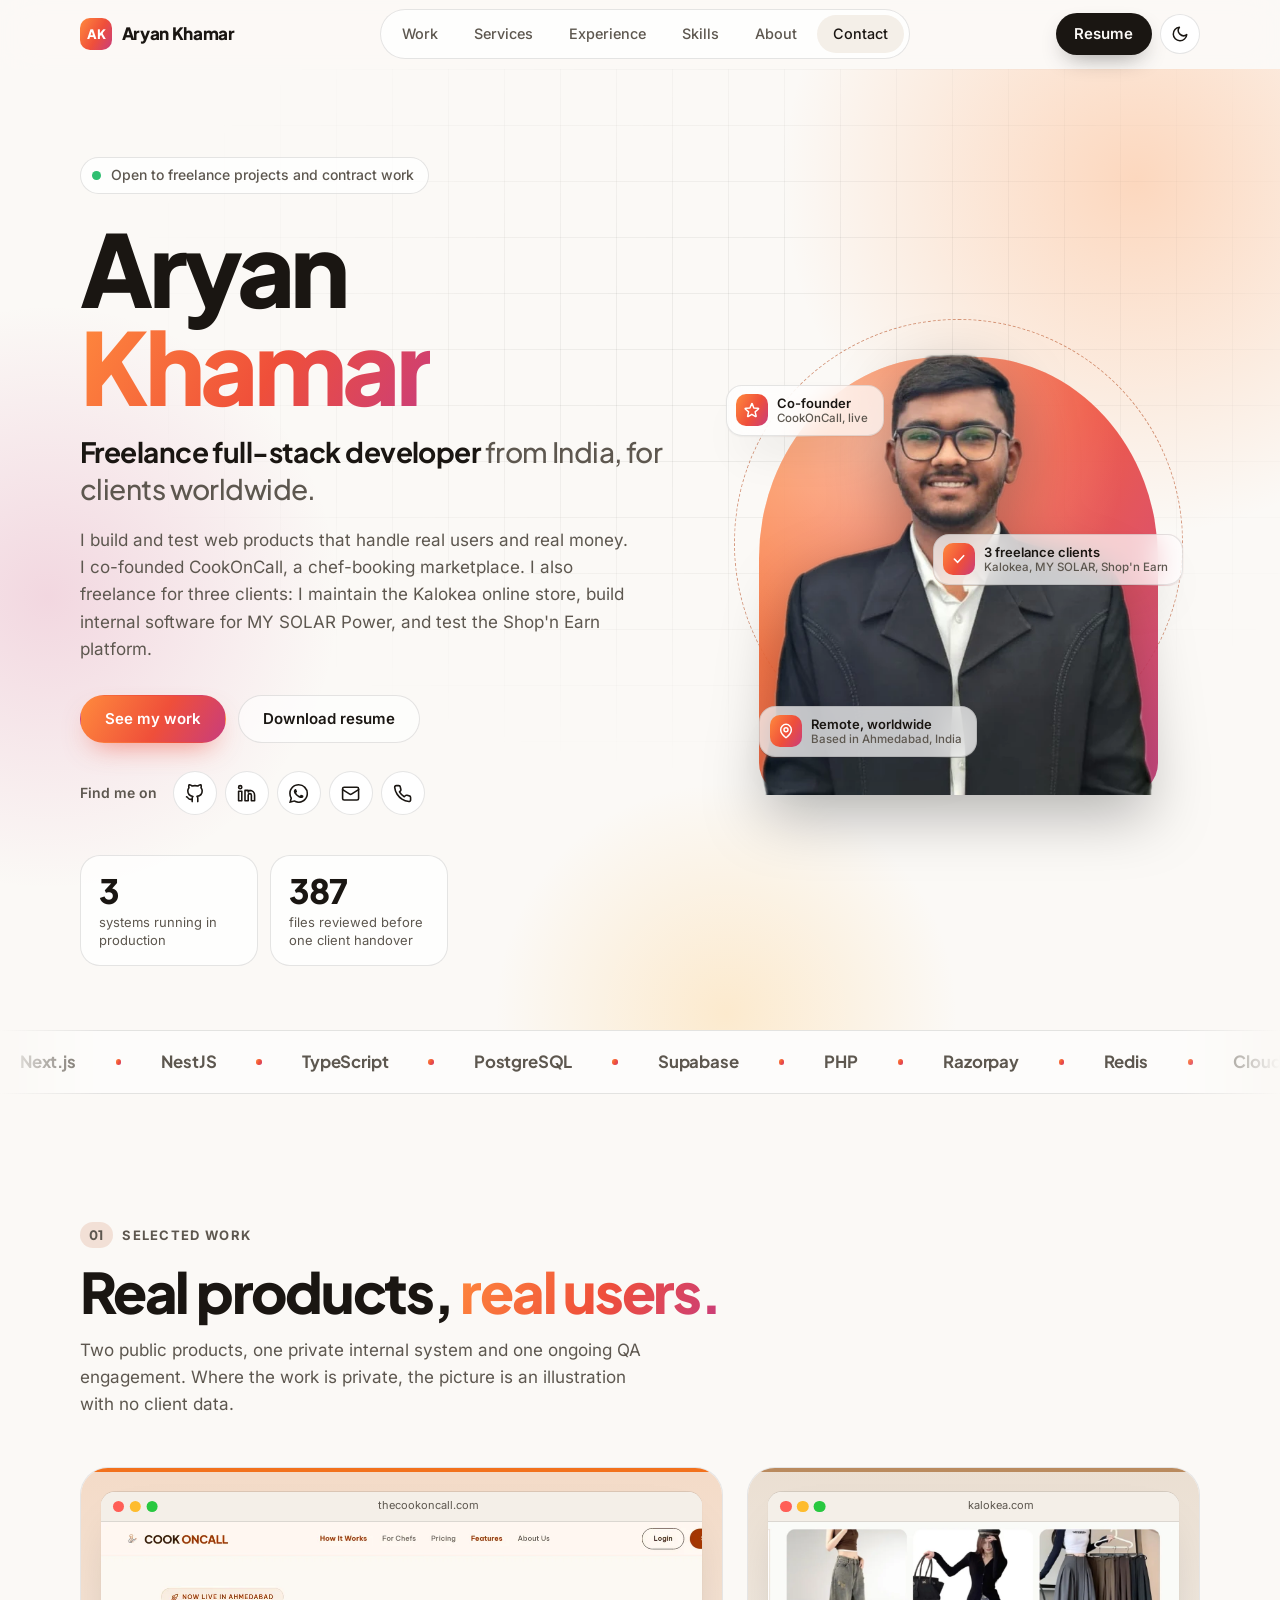
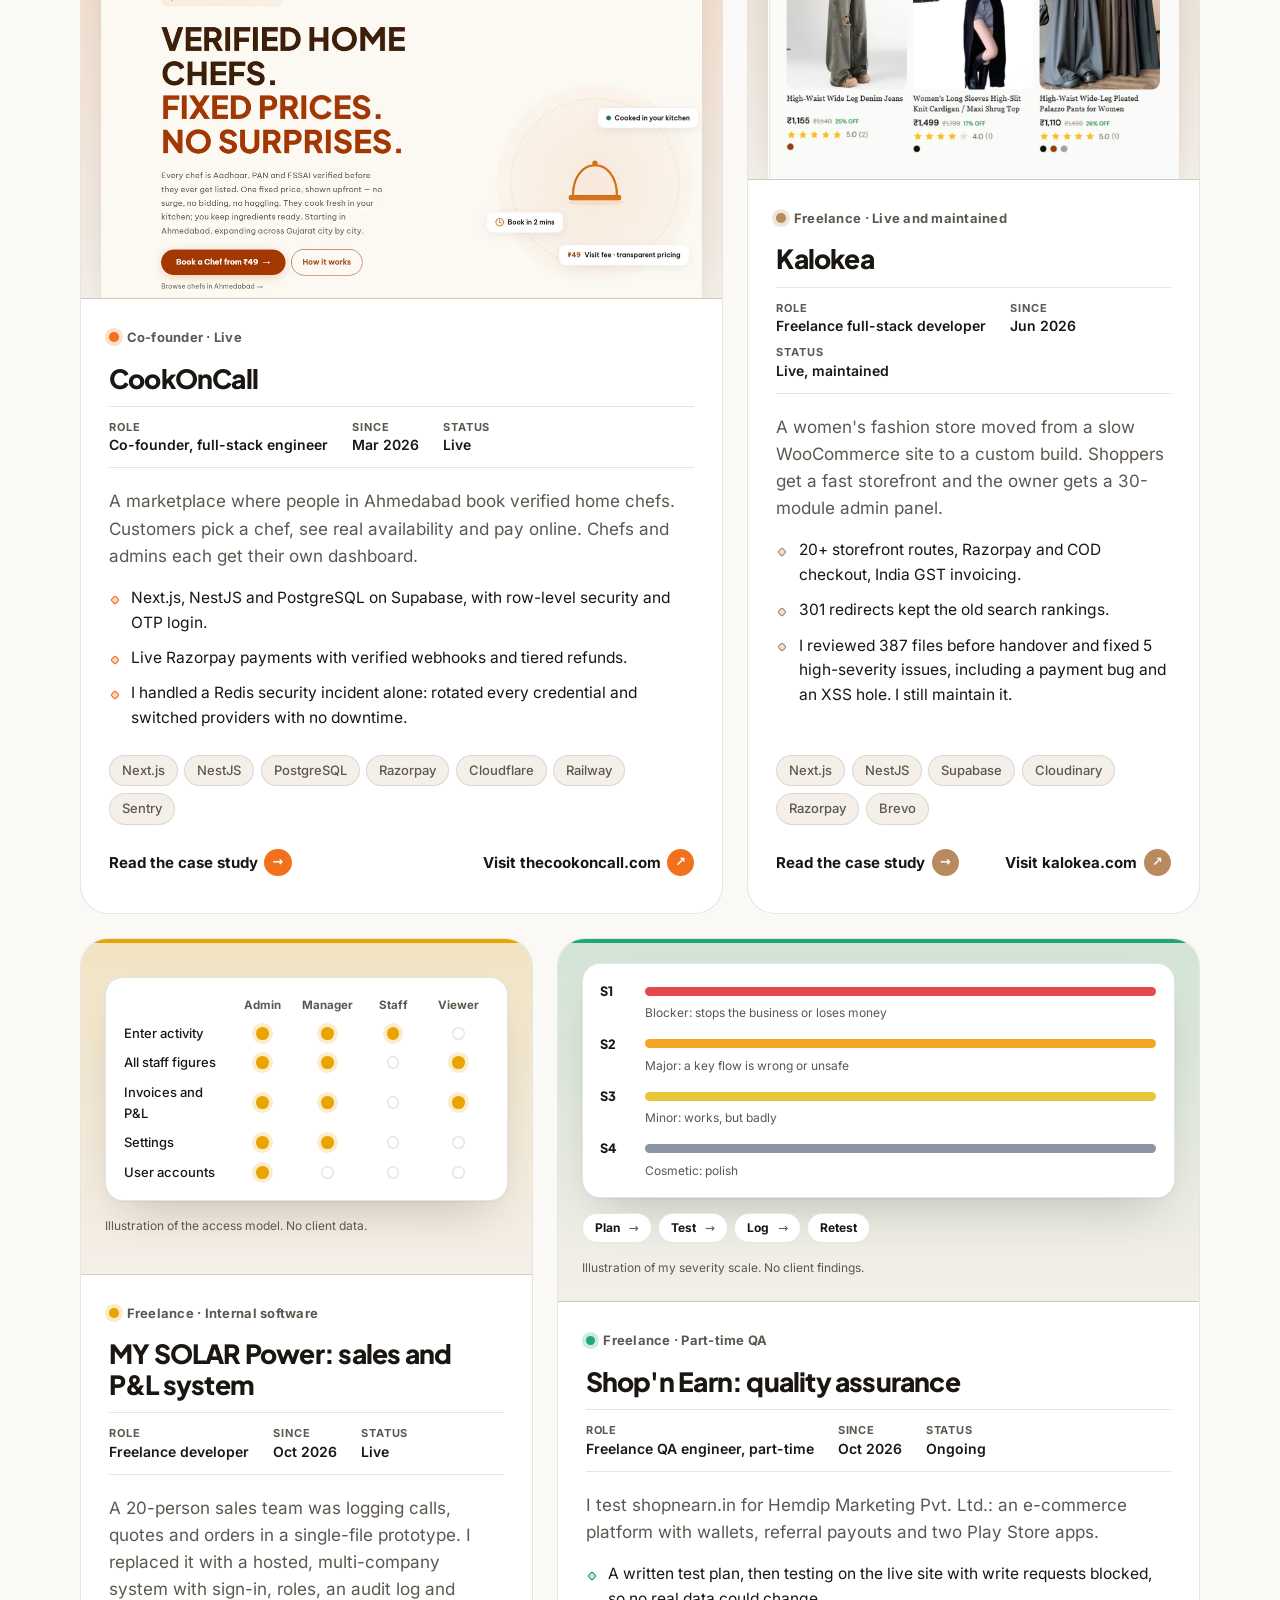
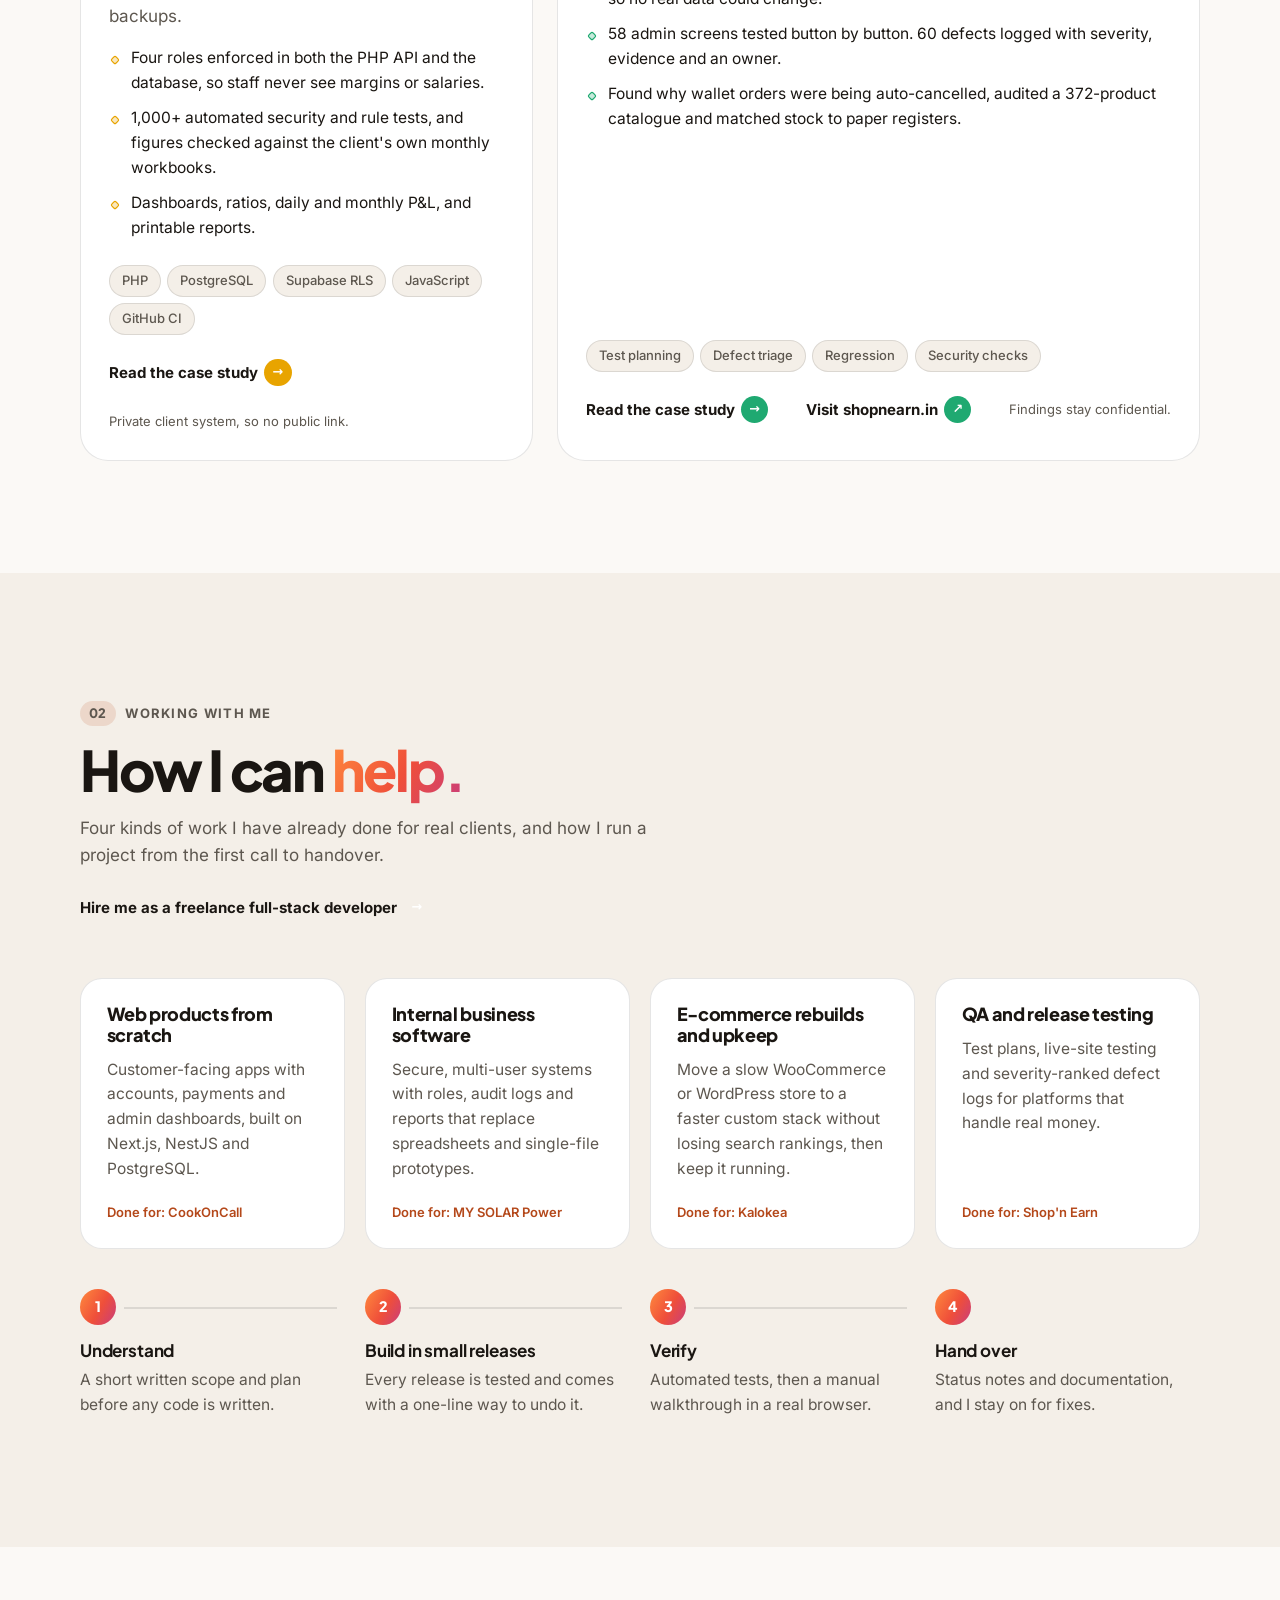
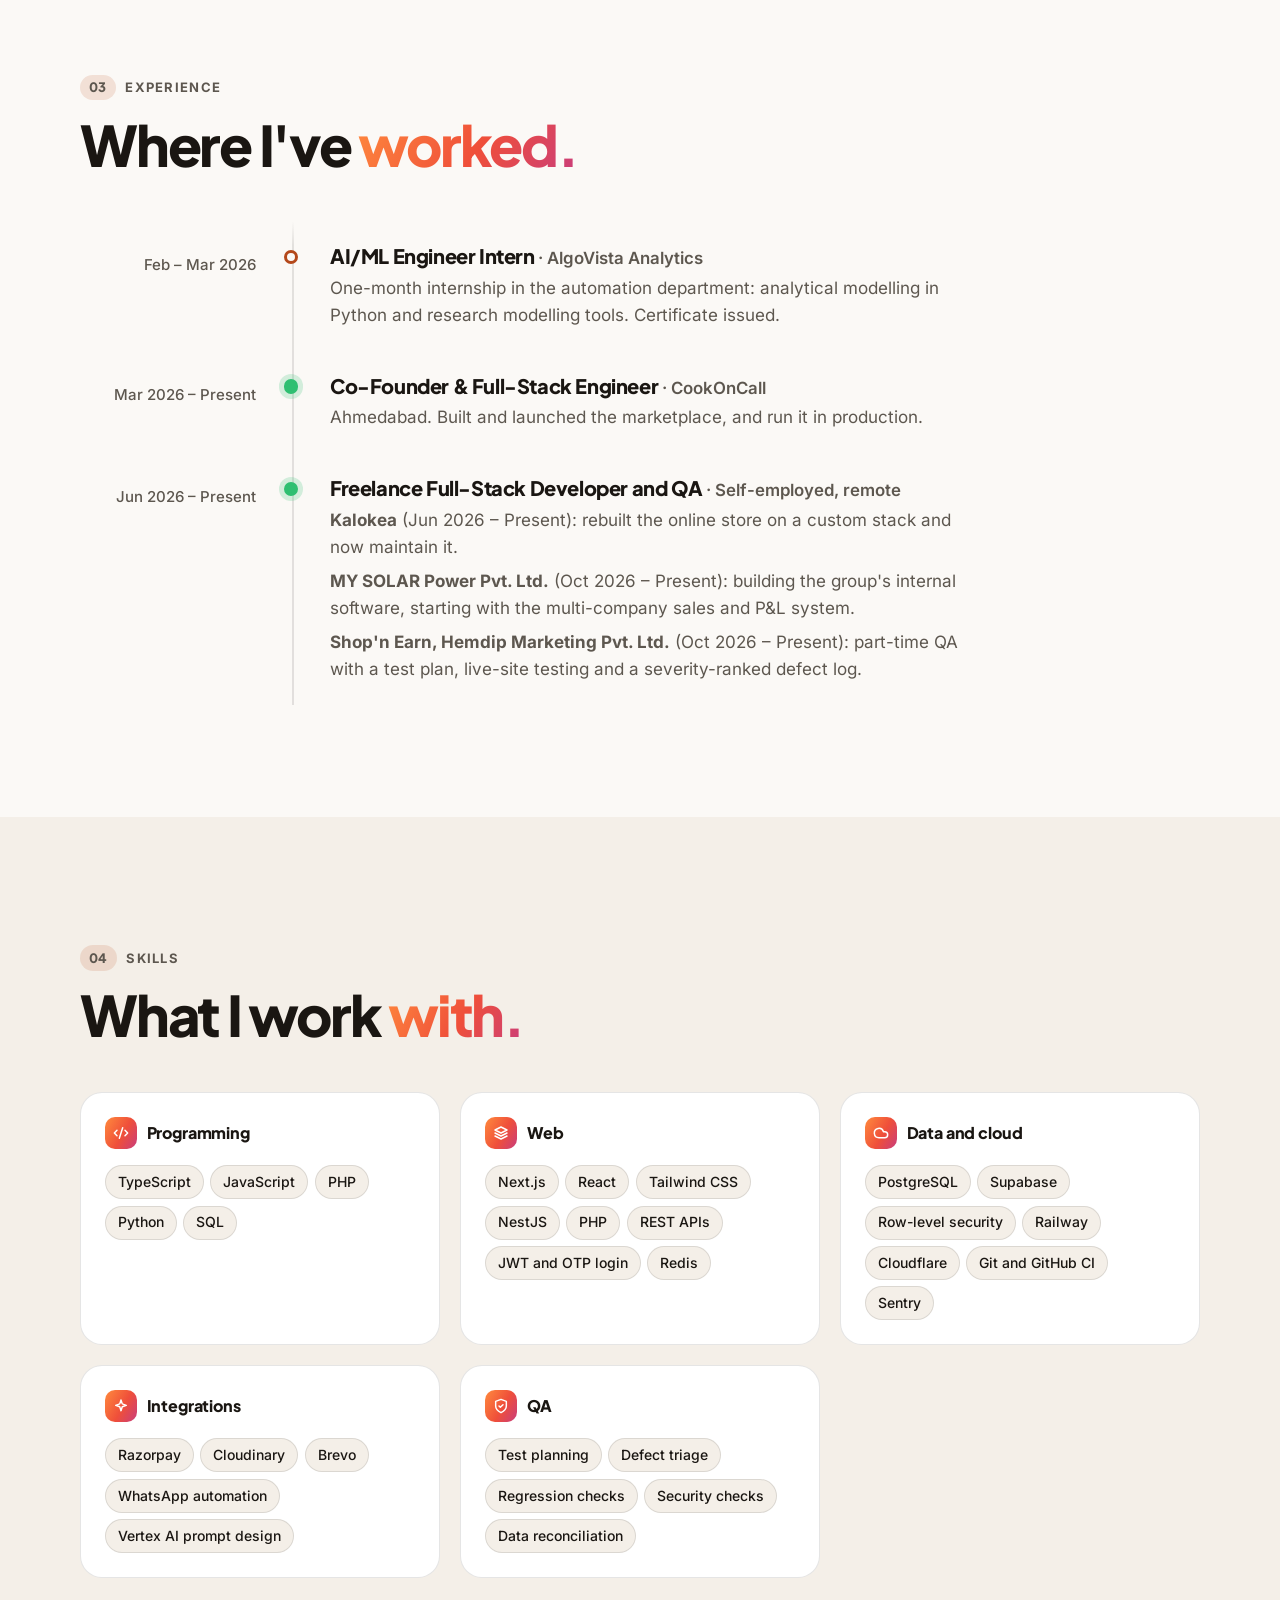
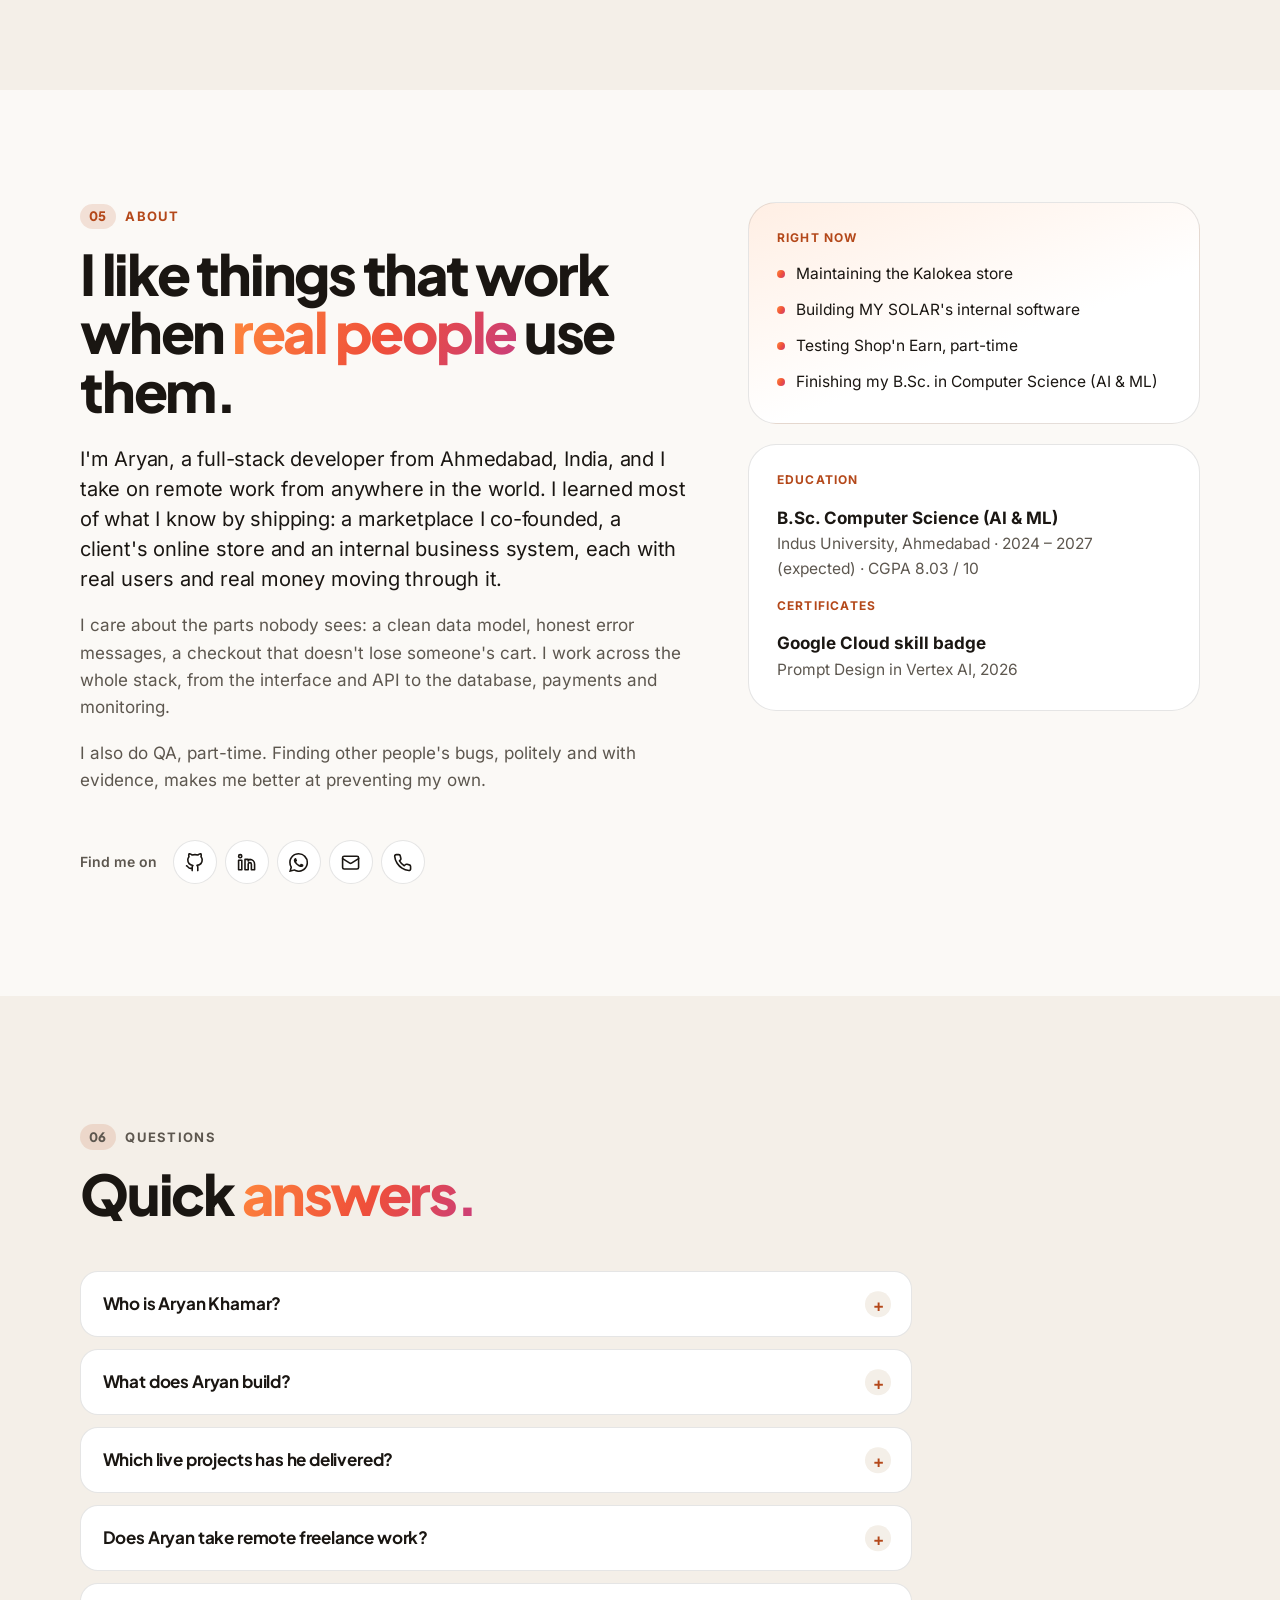
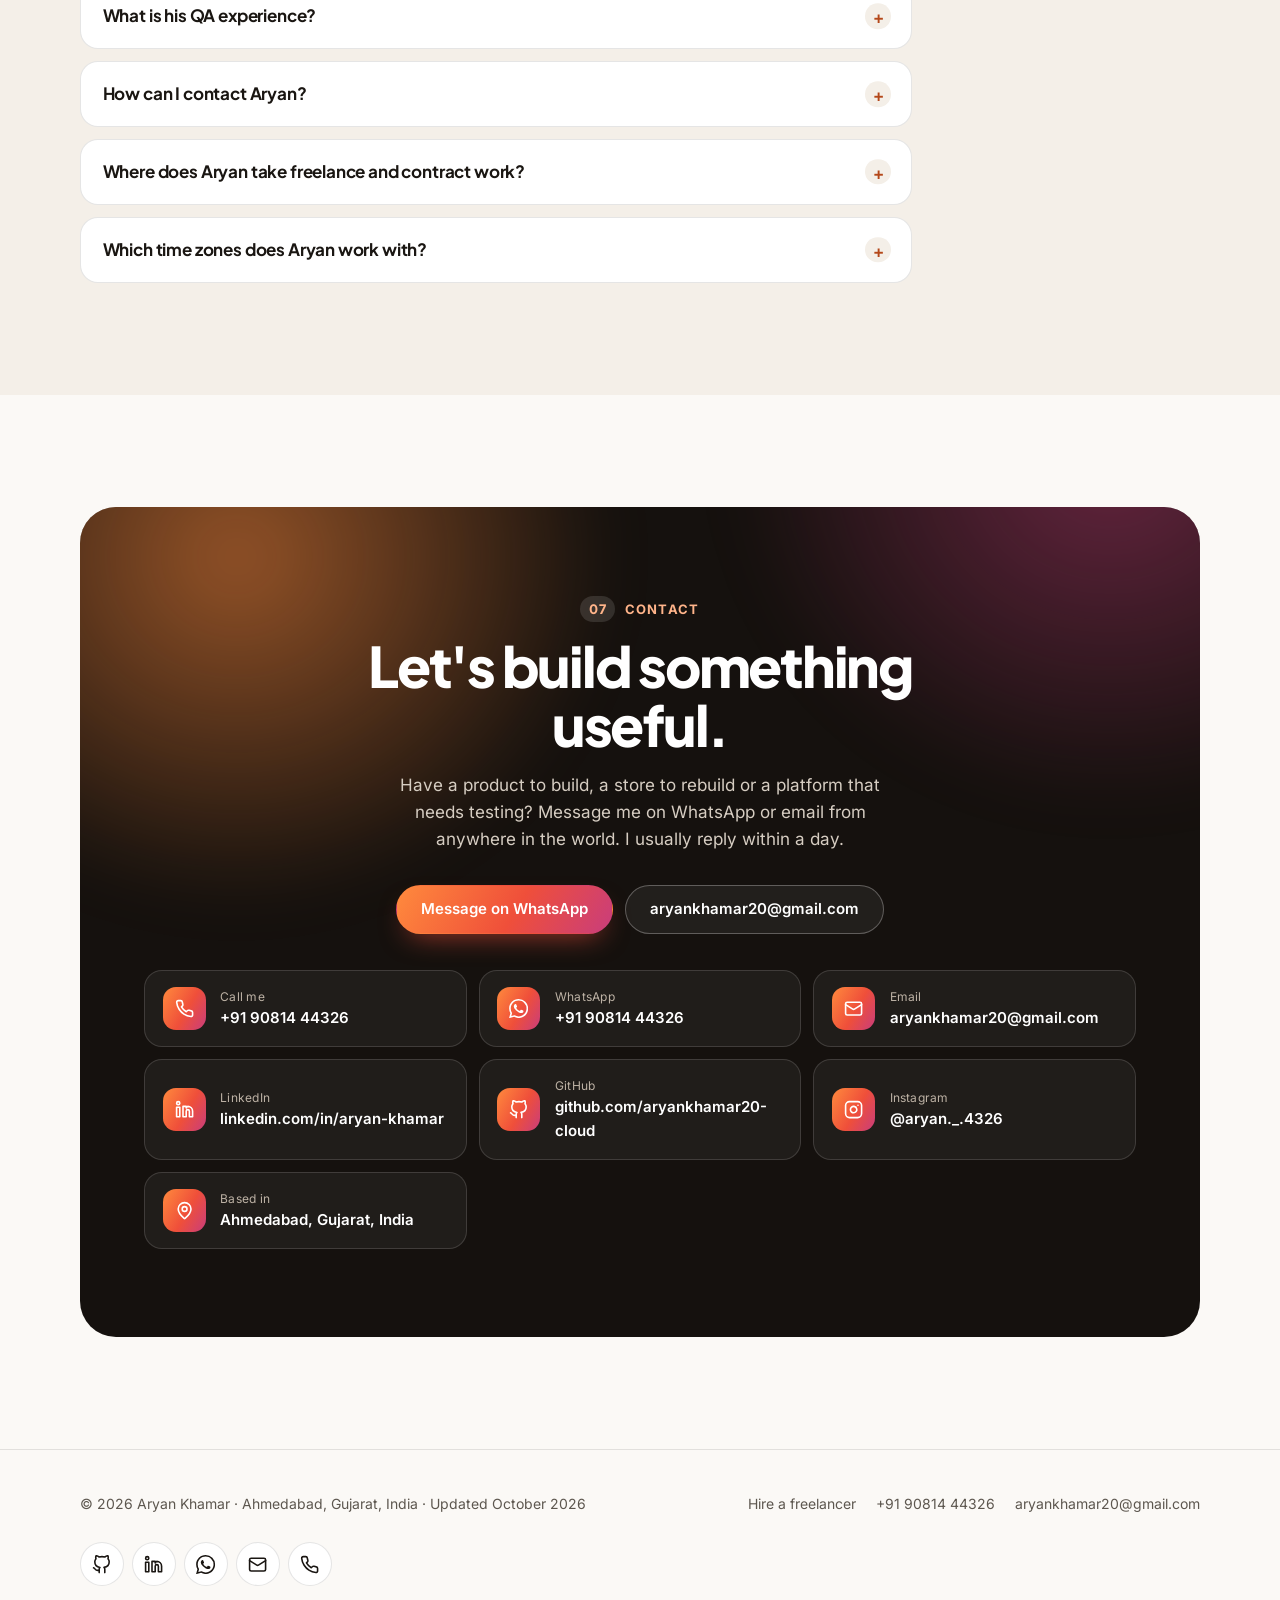
==== index.html @ 91a492bd "Portfolio site for aryankhamar.dev Hand-written static site (HTML, CSS, JS) with case studies, hire " ====
<!doctype html>
<html lang="en">
<head>
<meta charset="utf-8">
<meta name="viewport" content="width=device-width, initial-scale=1">
<title>Aryan Khamar | Remote Freelance Full-Stack Developer</title>
<meta name="description" content="Freelance full-stack developer for remote projects in the US, UK, Europe, Dubai, Australia and India. Next.js, NestJS, PostgreSQL, e-commerce and QA.">
<link rel="canonical" href="https://aryankhamar.dev/">
<meta name="robots" content="index, follow, max-image-preview:large, max-snippet:-1, max-video-preview:-1">
<meta name="author" content="Aryan Khamar">
<meta name="keywords" content="Aryan Khamar, freelance full-stack developer, contract developer, Next.js developer, NestJS developer, Node.js developer, React developer, freelance web developer India, full-stack developer Ahmedabad, developer Gujarat, developer Mumbai Maharashtra, remote developer Dubai, hire developer, freelance QA engineer, e-commerce developer, Razorpay integration, remote full-stack developer, freelance developer USA, freelance developer UK, freelance developer Europe, freelance developer Australia, Next.js developer Dubai">
<meta name="color-scheme" content="light dark">
<meta name="application-name" content="Aryan Khamar">
<meta name="geo.region" content="IN-GJ">
<meta name="geo.placename" content="Ahmedabad">
<meta name="geo.position" content="23.0225;72.5714">
<meta name="ICBM" content="23.0225, 72.5714">
<link rel="alternate" hreflang="en" href="https://aryankhamar.dev/">
<link rel="alternate" hreflang="x-default" href="https://aryankhamar.dev/">
<link rel="alternate" type="text/plain" href="llms.txt" title="Plain-text summary for AI assistants">
<link rel="manifest" href="site.webmanifest">
<link rel="me" href="https://github.com/aryankhamar20-cloud">
<link rel="me" href="https://linkedin.com/in/aryan-khamar">
<meta name="theme-color" content="#fbfaf8" media="(prefers-color-scheme: light)">
<meta name="theme-color" content="#121110" media="(prefers-color-scheme: dark)">
<link rel="icon" type="image/svg+xml" href="favicon.svg">
<link rel="icon" type="image/png" sizes="32x32" href="favicon-32.png">
<link rel="apple-touch-icon" href="apple-touch-icon.png">

<meta property="og:type" content="website">
<meta property="og:site_name" content="Aryan Khamar">
<meta property="og:locale" content="en_IN">
<meta property="og:title" content="Aryan Khamar | Remote Freelance Full-Stack Developer">
<meta property="og:description" content="Remote freelance full-stack developer from Ahmedabad, India, for clients in the US, UK, Europe, Dubai, Australia and across India. Co-founder of CookOnCall.">
<meta property="og:url" content="https://aryankhamar.dev/">
<meta property="og:image" content="https://aryankhamar.dev/og-image.jpg">
<meta property="og:image:width" content="1200">
<meta property="og:image:height" content="630">
<meta property="og:image:type" content="image/jpeg">
<meta property="og:image:alt" content="Aryan Khamar, remote freelance full-stack developer from India">
<meta name="twitter:card" content="summary_large_image">
<meta name="twitter:title" content="Aryan Khamar | Remote Freelance Full-Stack Developer">
<meta name="twitter:description" content="Remote freelance full-stack developer from Ahmedabad, India, for clients in the US, UK, Europe, Dubai, Australia and across India. Co-founder of CookOnCall.">
<meta name="twitter:image" content="https://aryankhamar.dev/og-image.jpg">

<script>
  (function () {
    var d = document.documentElement;
    d.classList.add('js');
    try {
      var t = localStorage.getItem('theme');
      if (t !== 'light' && t !== 'dark') t = matchMedia('(prefers-color-scheme: dark)').matches ? 'dark' : 'light';
      d.setAttribute('data-theme', t);
    } catch (e) {}
  })();
</script>
<link rel="preload" href="fonts/inter.woff2" as="font" type="font/woff2" crossorigin>
<link rel="preload" href="fonts/plus-jakarta-sans.woff2" as="font" type="font/woff2" crossorigin>
<link rel="preload" href="images/aryan.webp" as="image" type="image/webp" fetchpriority="high">
<link rel="stylesheet" href="styles.css">
<script type="application/ld+json">
{
  "@context": "https://schema.org",
  "@graph": [
    {
      "@type": "WebSite",
      "@id": "https://aryankhamar.dev/#website",
      "url": "https://aryankhamar.dev/",
      "name": "Aryan Khamar",
      "alternateName": "Aryan Khamar Portfolio",
      "inLanguage": "en",
      "publisher": {
        "@id": "https://aryankhamar.dev/#person"
      }
    },
    {
      "@type": "ProfilePage",
      "@id": "https://aryankhamar.dev/#page",
      "url": "https://aryankhamar.dev/",
      "name": "Aryan Khamar | Remote Freelance Full-Stack Developer",
      "isPartOf": {
        "@id": "https://aryankhamar.dev/#website"
      },
      "about": {
        "@id": "https://aryankhamar.dev/#person"
      },
      "mainEntity": {
        "@id": "https://aryankhamar.dev/#person"
      },
      "inLanguage": "en",
      "dateModified": "2026-10-22",
      "primaryImageOfPage": {
        "@type": "ImageObject",
        "url": "https://aryankhamar.dev/og-image.jpg"
      },
      "significantLink": [
        "https://aryankhamar.dev/work/cookoncall/",
        "https://aryankhamar.dev/work/kalokea/",
        "https://aryankhamar.dev/work/my-solar-sales-pl-system/",
        "https://aryankhamar.dev/work/shopnearn-qa/",
        "https://aryankhamar.dev/freelance-full-stack-developer/"
      ]
    },
    {
      "@type": "Person",
      "@id": "https://aryankhamar.dev/#person",
      "name": "Aryan Khamar",
      "givenName": "Aryan",
      "familyName": "Khamar",
      "jobTitle": "Full-Stack Engineer",
      "description": "Freelance full-stack developer from Ahmedabad, India, available remotely to clients in the US, UK, Europe, the UAE, Australia and across India. Co-founder of CookOnCall. Builds web products and internal business software and does QA for live platforms.",
      "url": "https://aryankhamar.dev/",
      "image": {
        "@type": "ImageObject",
        "url": "https://aryankhamar.dev/images/aryan.webp",
        "width": 580,
        "height": 669,
        "caption": "Aryan Khamar"
      },
      "email": "mailto:aryankhamar20@gmail.com",
      "telephone": "+919081444326",
      "homeLocation": {
        "@type": "Place",
        "name": "Ahmedabad, Gujarat, India",
        "geo": {
          "@type": "GeoCoordinates",
          "latitude": 23.0225,
          "longitude": 72.5714
        }
      },
      "address": {
        "@type": "PostalAddress",
        "addressLocality": "Ahmedabad",
        "addressRegion": "Gujarat",
        "addressCountry": "IN"
      },
      "worksFor": {
        "@id": "https://aryankhamar.dev/#cookoncall"
      },
      "hasOccupation": {
        "@type": "Occupation",
        "name": "Software Engineer",
        "occupationLocation": {
          "@type": "City",
          "name": "Ahmedabad"
        }
      },
      "alumniOf": {
        "@type": "CollegeOrUniversity",
        "name": "Indus University"
      },
      "hasCredential": {
        "@type": "EducationalOccupationalCredential",
        "name": "Prompt Design in Vertex AI (Skill Badge)",
        "credentialCategory": "Skill badge",
        "recognizedBy": {
          "@type": "Organization",
          "name": "Google Cloud"
        }
      },
      "knowsAbout": [
        "Full-stack web development",
        "Next.js",
        "NestJS",
        "TypeScript",
        "PostgreSQL",
        "Supabase",
        "PHP",
        "Razorpay payment integration",
        "E-commerce development",
        "Internal business software",
        "Software testing and QA",
        "Role-based access control",
        "Redis",
        "Freelance web development",
        "Contract software development",
        "Remote software engineering",
        "React",
        "Node.js",
        "REST APIs",
        "WooCommerce migration",
        "Payment gateway integration",
        "WhatsApp automation",
        "Web application development"
      ],
      "sameAs": [
        "https://github.com/aryankhamar20-cloud",
        "https://linkedin.com/in/aryan-khamar",
        "https://instagram.com/aryan._.4326"
      ],
      "mainEntityOfPage": {
        "@id": "https://aryankhamar.dev/#page"
      }
    },
    {
      "@type": "Organization",
      "@id": "https://aryankhamar.dev/#cookoncall",
      "name": "CookOnCall",
      "url": "https://thecookoncall.com",
      "description": "Marketplace where people in Ahmedabad book verified home chefs.",
      "foundingDate": "2026-03",
      "founder": {
        "@id": "https://aryankhamar.dev/#person"
      },
      "address": {
        "@type": "PostalAddress",
        "addressLocality": "Ahmedabad",
        "addressRegion": "Gujarat",
        "addressCountry": "IN"
      }
    },
    {
      "@type": "ProfessionalService",
      "@id": "https://aryankhamar.dev/#service",
      "name": "Aryan Khamar | Web Development and QA",
      "url": "https://aryankhamar.dev/",
      "image": "https://aryankhamar.dev/og-image.jpg",
      "description": "Freelance full-stack development, internal business software, e-commerce rebuilds and QA testing, delivered remotely from India to clients in the US, UK, Europe, the UAE, Australia and across India.",
      "provider": {
        "@id": "https://aryankhamar.dev/#person"
      },
      "email": "aryankhamar20@gmail.com",
      "telephone": "+919081444326",
      "address": {
        "@type": "PostalAddress",
        "addressLocality": "Ahmedabad",
        "addressRegion": "Gujarat",
        "addressCountry": "IN"
      },
      "geo": {
        "@type": "GeoCoordinates",
        "latitude": 23.0225,
        "longitude": 72.5714
      },
      "areaServed": [
        {
          "@type": "Country",
          "name": "India"
        },
        {
          "@type": "AdministrativeArea",
          "name": "Gujarat"
        },
        {
          "@type": "AdministrativeArea",
          "name": "Maharashtra"
        },
        {
          "@type": "City",
          "name": "Ahmedabad"
        },
        {
          "@type": "City",
          "name": "Mumbai"
        },
        {
          "@type": "City",
          "name": "Pune"
        },
        {
          "@type": "City",
          "name": "Delhi"
        },
        {
          "@type": "City",
          "name": "Bengaluru"
        },
        {
          "@type": "Country",
          "name": "United Arab Emirates"
        },
        {
          "@type": "City",
          "name": "Dubai"
        },
        {
          "@type": "City",
          "name": "Abu Dhabi"
        },
        {
          "@type": "Country",
          "name": "United States"
        },
        {
          "@type": "Country",
          "name": "Canada"
        },
        {
          "@type": "Country",
          "name": "United Kingdom"
        },
        {
          "@type": "Country",
          "name": "Ireland"
        },
        {
          "@type": "Country",
          "name": "Germany"
        },
        {
          "@type": "Country",
          "name": "Netherlands"
        },
        {
          "@type": "Country",
          "name": "Switzerland"
        },
        {
          "@type": "Country",
          "name": "Saudi Arabia"
        },
        {
          "@type": "Country",
          "name": "Qatar"
        },
        {
          "@type": "Country",
          "name": "Australia"
        },
        {
          "@type": "Country",
          "name": "Singapore"
        },
        {
          "@type": "Place",
          "name": "Europe"
        },
        "Worldwide (remote)"
      ],
      "availableLanguage": "English",
      "hasOfferCatalog": {
        "@type": "OfferCatalog",
        "name": "Services",
        "itemListElement": [
          {
            "@type": "Offer",
            "itemOffered": {
              "@type": "Service",
              "name": "Web products from scratch",
              "description": "Customer-facing apps with accounts, payments and admin dashboards, built on Next.js, NestJS and PostgreSQL."
            }
          },
          {
            "@type": "Offer",
            "itemOffered": {
              "@type": "Service",
              "name": "Internal business software",
              "description": "Secure, multi-user systems with roles, audit logs and reports that replace spreadsheets and single-file prototypes."
            }
          },
          {
            "@type": "Offer",
            "itemOffered": {
              "@type": "Service",
              "name": "E-commerce rebuilds and upkeep",
              "description": "Moving a slow WooCommerce or WordPress store to a faster custom stack without losing search rankings, then keeping it running."
            }
          },
          {
            "@type": "Offer",
            "itemOffered": {
              "@type": "Service",
              "name": "QA and release testing",
              "description": "Test plans, live-site testing and severity-ranked defect logs for platforms that handle real money."
            }
          }
        ]
      },
      "serviceType": [
        "Freelance full-stack development",
        "Contract software development",
        "E-commerce development",
        "Internal business software",
        "Software testing and QA"
      ]
    },
    {
      "@type": "FAQPage",
      "@id": "https://aryankhamar.dev/#faq",
      "mainEntity": [
        {
          "@type": "Question",
          "name": "Who is Aryan Khamar?",
          "acceptedAnswer": {
            "@type": "Answer",
            "text": "Aryan Khamar is a freelance full-stack developer based in Ahmedabad, Gujarat, India. He co-founded CookOnCall, a chef-booking marketplace, and takes on remote projects for clients worldwide."
          }
        },
        {
          "@type": "Question",
          "name": "What does Aryan build?",
          "acceptedAnswer": {
            "@type": "Answer",
            "text": "Web products and business software on Next.js, NestJS, PostgreSQL and Supabase: marketplaces, e-commerce stores and internal systems with user roles, audit logs and reports, with payments through Razorpay."
          }
        },
        {
          "@type": "Question",
          "name": "Which live projects has he delivered?",
          "acceptedAnswer": {
            "@type": "Answer",
            "text": "CookOnCall (thecookoncall.com), the Kalokea online store (kalokea.com), and an internal multi-company sales and P&L system for MY SOLAR Power Pvt. Ltd."
          }
        },
        {
          "@type": "Question",
          "name": "Does Aryan take remote freelance work?",
          "acceptedAnswer": {
            "@type": "Answer",
            "text": "Yes. His current freelance work for Kalokea, MY SOLAR Power and Shop'n Earn is all remote. The quickest way to reach him is WhatsApp or email."
          }
        },
        {
          "@type": "Question",
          "name": "What is his QA experience?",
          "acceptedAnswer": {
            "@type": "Answer",
            "text": "He does part-time QA for Shop'n Earn: a written test plan, live-site testing with write requests blocked, and a severity-ranked defect log covering a 58-screen admin panel and the storefront."
          }
        },
        {
          "@type": "Question",
          "name": "How can I contact Aryan?",
          "acceptedAnswer": {
            "@type": "Answer",
            "text": "Email aryankhamar20@gmail.com, WhatsApp +91 90814 44326, or find him on LinkedIn and GitHub. He is based in Ahmedabad, Gujarat, India (UTC+5:30)."
          }
        },
        {
          "@type": "Question",
          "name": "Where does Aryan take freelance and contract work?",
          "acceptedAnswer": {
            "@type": "Answer",
            "text": "He takes on remote freelance and contract work worldwide: the United States and Canada, the UK and Europe, Dubai, Abu Dhabi and the wider Gulf, Australia and Singapore, and across India, including Ahmedabad, Gujarat, Mumbai, Maharashtra, Delhi, Bengaluru and Hyderabad."
          }
        },
        {
          "@type": "Question",
          "name": "Which time zones does Aryan work with?",
          "acceptedAnswer": {
            "@type": "Answer",
            "text": "He works from India (UTC+5:30). That gives a full working-day overlap with Dubai and the UAE, overlap with UK and European mornings and Australian afternoons, and calls in the US morning, which is evening in India."
          }
        }
      ]
    }
  ]
}
</script>
</head>
<body>
<a class="skip" href="#main">Skip to content</a>
<svg class="sprite" aria-hidden="true" focusable="false"><defs>
<symbol id="i-github" viewBox="0 0 24 24"><path d="M9 19c-5 1.5-5-2.5-7-3m14 6v-3.87a3.37 3.37 0 0 0-.94-2.61c3.14-.35 6.44-1.54 6.44-7A5.44 5.44 0 0 0 20 4.77 5.07 5.07 0 0 0 19.91 1S18.73.65 16 2.48a13.38 13.38 0 0 0-7 0C6.27.65 5.09 1 5.09 1A5.07 5.07 0 0 0 5 4.77a5.44 5.44 0 0 0-1.5 3.78c0 5.42 3.3 6.61 6.44 7A3.37 3.37 0 0 0 9 18.13V22"/></symbol>
<symbol id="i-linkedin" viewBox="0 0 24 24"><path d="M16 8a6 6 0 0 1 6 6v7h-4v-7a2 2 0 0 0-2-2 2 2 0 0 0-2 2v7h-4V8h4v1.98A5.5 5.5 0 0 1 16 8Z"/><rect width="4" height="12" x="2" y="9"/><circle cx="4" cy="4" r="2"/></symbol>
<symbol id="i-instagram" viewBox="0 0 24 24"><rect width="20" height="20" x="2" y="2" rx="5" ry="5"/><path d="M16 11.37A4 4 0 1 1 12.63 8 4 4 0 0 1 16 11.37Z"/><path d="M17.5 6.5h.01"/></symbol>
<symbol id="i-mail" viewBox="0 0 24 24"><rect width="20" height="16" x="2" y="4" rx="2"/><path d="m22 7-8.97 5.7a1.94 1.94 0 0 1-2.06 0L2 7"/></symbol>
<symbol id="i-phone" viewBox="0 0 24 24"><path d="M22 16.92v3a2 2 0 0 1-2.18 2 19.79 19.79 0 0 1-8.63-3.07 19.5 19.5 0 0 1-6-6 19.79 19.79 0 0 1-3.07-8.67A2 2 0 0 1 4.11 2h3a2 2 0 0 1 2 1.72c.127.96.361 1.903.7 2.81a2 2 0 0 1-.45 2.11L8.09 9.91a16 16 0 0 0 6 6l1.27-1.27a2 2 0 0 1 2.11-.45c.907.339 1.85.573 2.81.7A2 2 0 0 1 22 16.92Z"/></symbol>
<symbol id="i-whatsapp" viewBox="0 0 24 24"><path fill="currentColor" stroke="none" d="M17.472 14.382c-.297-.149-1.758-.867-2.03-.967-.273-.099-.471-.148-.67.15-.197.297-.767.966-.94 1.164-.173.199-.347.223-.644.075-.297-.15-1.255-.463-2.39-1.475-.883-.788-1.48-1.761-1.653-2.059-.173-.297-.018-.458.13-.606.134-.133.298-.347.446-.52.149-.174.198-.298.298-.497.099-.198.05-.371-.025-.52-.075-.149-.669-1.612-.916-2.207-.242-.579-.487-.5-.669-.51-.173-.008-.371-.01-.57-.01-.198 0-.52.074-.792.372-.272.297-1.04 1.016-1.04 2.479 0 1.462 1.065 2.875 1.213 3.074.149.198 2.096 3.2 5.077 4.487.709.306 1.262.489 1.694.625.712.227 1.36.195 1.871.118.571-.085 1.758-.719 2.006-1.413.248-.694.248-1.289.173-1.413-.074-.124-.272-.198-.57-.347m-5.421 7.403h-.004a9.87 9.87 0 01-5.031-1.378l-.361-.214-3.741.982.998-3.648-.235-.374a9.86 9.86 0 01-1.51-5.26c.001-5.45 4.436-9.884 9.888-9.884 2.64 0 5.122 1.03 6.988 2.898a9.825 9.825 0 012.893 6.994c-.003 5.45-4.437 9.884-9.885 9.884m8.413-18.297A11.815 11.815 0 0012.05 0C5.495 0 .16 5.335.157 11.892c0 2.096.547 4.142 1.588 5.945L.057 24l6.305-1.654a11.882 11.882 0 005.683 1.448h.005c6.554 0 11.89-5.335 11.893-11.893a11.821 11.821 0 00-3.48-8.413Z"/></symbol>
<symbol id="i-pin" viewBox="0 0 24 24"><path d="M20 10c0 4.993-5.539 10.193-7.399 11.799a1 1 0 0 1-1.202 0C9.539 20.193 4 14.993 4 10a8 8 0 0 1 16 0Z"/><circle cx="12" cy="10" r="3"/></symbol>
</defs></svg>
<div class="progress" id="progress" aria-hidden="true"></div>

<header class="site-header" id="top">
  <div class="wrap bar">
    <a class="brand" href="#top"><i aria-hidden="true">AK</i><span class="brand-name">Aryan Khamar</span></a>
    <nav class="nav" id="nav" aria-label="Main">
      <a href="#work">Work</a>
      <a href="#services">Services</a>
      <a href="#experience">Experience</a>
      <a href="#skills">Skills</a>
      <a href="#about">About</a>
      <a href="#contact">Contact</a>
      <a class="nav-extra" href="tel:+919081444326">Call +91 90814 44326</a>
    </nav>
    <div class="bar-actions">
      <a class="btn btn-primary btn-sm" href="Aryan-Khamar-Resume.pdf" download>Resume</a>
      <button class="icon-btn theme-btn" id="themeBtn" type="button" aria-label="Switch colour theme">
        <svg class="moon" viewBox="0 0 24 24" fill="none" stroke="currentColor" stroke-width="2" stroke-linecap="round" stroke-linejoin="round" aria-hidden="true"><path d="M21 12.8A9 9 0 1 1 11.2 3a7 7 0 0 0 9.8 9.8Z"/></svg>
        <svg class="sun" viewBox="0 0 24 24" fill="none" stroke="currentColor" stroke-width="2" stroke-linecap="round" aria-hidden="true"><circle cx="12" cy="12" r="4"/><path d="M12 2v2M12 20v2M4.9 4.9l1.4 1.4M17.7 17.7l1.4 1.4M2 12h2M20 12h2M4.9 19.1l1.4-1.4M17.7 6.3l1.4-1.4"/></svg>
      </button>
      <button class="icon-btn menu-btn" id="menuBtn" type="button" aria-label="Open menu" aria-expanded="false" aria-controls="nav">
        <svg viewBox="0 0 24 24" fill="none" stroke="currentColor" stroke-width="2" stroke-linecap="round" aria-hidden="true"><path d="M4 7h16M4 12h16M4 17h16"/></svg>
      </button>
    </div>
  </div>
</header>

<main id="main">

  <section class="hero" aria-labelledby="hero-title">
    <div class="hero-bg" aria-hidden="true"><i class="orb orb-a"></i><i class="orb orb-b"></i><i class="orb orb-c"></i><i class="grid-bg"></i></div>
    <div class="wrap hero-grid">
      <div>
        <p class="status"><span class="pulse"></span>Open to freelance projects and contract work</p>
        <h1 id="hero-title">Aryan <span class="grad">Khamar</span></h1>
        <p class="lead"><strong>Freelance full-stack developer</strong> from India, for clients worldwide.</p>
        <p class="intro">I build and test web products that handle real users and real money. I co-founded CookOnCall, a chef-booking marketplace. I also freelance for three clients: I maintain the Kalokea online store, build internal software for MY SOLAR Power, and test the Shop'n Earn platform.</p>
        <div class="cta">
          <a class="btn btn-grad" href="#work">See my work</a>
          <a class="btn btn-ghost" href="Aryan-Khamar-Resume.pdf" download>Download resume</a>
        </div>
        <div class="find"><span>Find me on</span><ul class="social" aria-label="Find me online"><li><a href="https://github.com/aryankhamar20-cloud" target="_blank" rel="me noopener noreferrer" aria-label="GitHub: github.com/aryankhamar20-cloud" title="GitHub"><svg aria-hidden="true"><use href="#i-github"/></svg></a></li><li><a href="https://linkedin.com/in/aryan-khamar" target="_blank" rel="me noopener noreferrer" aria-label="LinkedIn: linkedin.com/in/aryan-khamar" title="LinkedIn"><svg aria-hidden="true"><use href="#i-linkedin"/></svg></a></li><li><a href="https://wa.me/919081444326?text=Hi%20Aryan%2C%20I%20saw%20your%20portfolio%20and%20would%20like%20to%20talk%20about%20a%20project." target="_blank" rel="me noopener noreferrer" aria-label="WhatsApp: +91 90814 44326" title="WhatsApp"><svg aria-hidden="true"><use href="#i-whatsapp"/></svg></a></li><li><a href="mailto:aryankhamar20@gmail.com" aria-label="Email: aryankhamar20@gmail.com" title="Email"><svg aria-hidden="true"><use href="#i-mail"/></svg></a></li><li><a href="tel:+919081444326" aria-label="Call: +91 90814 44326" title="Call"><svg aria-hidden="true"><use href="#i-phone"/></svg></a></li></ul></div>
        <dl class="facts">
          <div><dt><span class="count" data-to="3">3</span></dt><dd>systems running in production</dd></div>
          <div><dt><span class="count" data-to="387">387</span></dt><dd>files reviewed before one client handover</dd></div>
        </dl>
      </div>
      <div class="stage">
        <span class="ring" aria-hidden="true"></span>
        <span class="blob" aria-hidden="true"></span>
        <img src="images/aryan.webp" width="580" height="669" alt="Portrait of Aryan Khamar" fetchpriority="high" decoding="async">
        <p class="chip-float cf1"><i aria-hidden="true"><svg width="16" height="16" viewBox="0 0 24 24" fill="none" stroke="currentColor" stroke-width="2.2" stroke-linecap="round" stroke-linejoin="round"><path d="M11.5 2.6a.5.5 0 0 1 .9 0l2.3 6.3 6.7.6a.5.5 0 0 1 .3.9l-5 4.4 1.5 6.5a.5.5 0 0 1-.7.5l-5.7-3.4-5.7 3.4a.5.5 0 0 1-.7-.5l1.5-6.5-5-4.4a.5.5 0 0 1 .3-.9l6.7-.6Z"/></svg></i><span>Co-founder<small>CookOnCall, live</small></span></p>
        <p class="chip-float cf2"><i aria-hidden="true"><svg width="16" height="16" viewBox="0 0 24 24" fill="none" stroke="currentColor" stroke-width="2.4" stroke-linecap="round" stroke-linejoin="round"><path d="m5 12 5 5 9-10"/></svg></i><span>3 freelance clients<small>Kalokea, MY SOLAR, Shop'n Earn</small></span></p>
        <p class="chip-float cf3"><i aria-hidden="true"><svg width="16" height="16" viewBox="0 0 24 24" fill="none" stroke="currentColor" stroke-width="2.2" stroke-linecap="round" stroke-linejoin="round"><path d="M20 10c0 5-5.5 10.2-7.4 11.8a1 1 0 0 1-1.2 0C9.5 20.2 4 15 4 10a8 8 0 0 1 16 0Z"/><circle cx="12" cy="10" r="3"/></svg></i><span>Remote, worldwide<small>Based in Ahmedabad, India</small></span></p>
      </div>
    </div>
  </section>

  <div class="strip" aria-label="Technologies I use">
    <div class="track">
      <ul><li>Next.js</li><li>NestJS</li><li>TypeScript</li><li>PostgreSQL</li><li>Supabase</li><li>PHP</li><li>Razorpay</li><li>Redis</li><li>Cloudflare</li><li>Railway</li><li>Sentry</li></ul>
      <ul aria-hidden="true"><li>Next.js</li><li>NestJS</li><li>TypeScript</li><li>PostgreSQL</li><li>Supabase</li><li>PHP</li><li>Razorpay</li><li>Redis</li><li>Cloudflare</li><li>Railway</li><li>Sentry</li></ul>
    </div>
  </div>

  <section id="work" aria-labelledby="work-title">
    <div class="wrap">
      <div class="section-head reveal">
        <p class="eyebrow"><b>01</b>Selected work</p>
        <h2 id="work-title">Real products, <span class="grad">real users.</span></h2>
        <p>Two public products, one private internal system and one ongoing QA engagement. Where the work is private, the picture is an illustration with no client data.</p>
      </div>

      <div class="cards">
        <article class="card c-cook reveal">
          <div class="card-visual"><span class="frame" data-url="thecookoncall.com"><img src="images/cookoncall.webp" width="1200" height="750" alt="CookOnCall home page: verified home chefs, fixed prices" loading="lazy" decoding="async"></span></div>
          <div class="card-body">
            <p class="tag">Co-founder · Live</p>
            <h3>CookOnCall</h3>
            <dl class="meta"><div><dt>Role</dt><dd>Co-founder, full-stack engineer</dd></div><div><dt>Since</dt><dd>Mar 2026</dd></div><div><dt>Status</dt><dd>Live</dd></div></dl>
            
            <p>A marketplace where people in Ahmedabad book verified home chefs. Customers pick a chef, see real availability and pay online. Chefs and admins each get their own dashboard.</p>
            <ul class="points">
              <li>Next.js, NestJS and PostgreSQL on Supabase, with row-level security and OTP login.</li>
              <li>Live Razorpay payments with verified webhooks and tiered refunds.</li>
              <li>I handled a Redis security incident alone: rotated every credential and switched providers with no downtime.</li>
            </ul>
            <ul class="chips" aria-label="Technology"><li>Next.js</li><li>NestJS</li><li>PostgreSQL</li><li>Razorpay</li><li>Cloudflare</li><li>Railway</li><li>Sentry</li></ul>
            <div class="card-foot"><a class="link" href="work/cookoncall/">Read the case study <span aria-hidden="true">→</span></a><a class="link" href="https://thecookoncall.com" target="_blank" rel="noopener noreferrer">Visit thecookoncall.com <span aria-hidden="true">↗</span></a></div>
          </div>
        </article>

        <article class="card c-kal reveal d1">
          <div class="card-visual"><span class="frame" data-url="kalokea.com"><img src="images/kalokea.webp" width="1200" height="750" alt="Kalokea new arrivals page with product cards" loading="lazy" decoding="async"></span></div>
          <div class="card-body">
            <p class="tag">Freelance · Live and maintained</p>
            <h3>Kalokea</h3>
            <dl class="meta"><div><dt>Role</dt><dd>Freelance full-stack developer</dd></div><div><dt>Since</dt><dd>Jun 2026</dd></div><div><dt>Status</dt><dd>Live, maintained</dd></div></dl>
            
            <p>A women's fashion store moved from a slow WooCommerce site to a custom build. Shoppers get a fast storefront and the owner gets a 30-module admin panel.</p>
            <ul class="points">
              <li>20+ storefront routes, Razorpay and COD checkout, India GST invoicing.</li>
              <li>301 redirects kept the old search rankings.</li>
              <li>I reviewed 387 files before handover and fixed 5 high-severity issues, including a payment bug and an XSS hole. I still maintain it.</li>
            </ul>
            <ul class="chips" aria-label="Technology"><li>Next.js</li><li>NestJS</li><li>Supabase</li><li>Cloudinary</li><li>Razorpay</li><li>Brevo</li></ul>
            <div class="card-foot"><a class="link" href="work/kalokea/">Read the case study <span aria-hidden="true">→</span></a><a class="link" href="https://kalokea.com" target="_blank" rel="noopener noreferrer">Visit kalokea.com <span aria-hidden="true">↗</span></a></div>
          </div>
        </article>

        <article class="card c-sol reveal">
          <div class="card-visual illus" role="img" aria-label="Illustration: which of four user roles can see which parts of the system">
            <div class="matrix" aria-hidden="true">
              <span class="h first"></span><span class="h">Admin</span><span class="h">Manager</span><span class="h">Staff</span><span class="h">Viewer</span>
              <span class="r">Enter activity</span><i class="dot"></i><i class="dot"></i><i class="dot"></i><i class="dot off"></i>
              <span class="r">All staff figures</span><i class="dot"></i><i class="dot"></i><i class="dot off"></i><i class="dot"></i>
              <span class="r">Invoices and P&amp;L</span><i class="dot"></i><i class="dot"></i><i class="dot off"></i><i class="dot"></i>
              <span class="r">Settings</span><i class="dot"></i><i class="dot"></i><i class="dot off"></i><i class="dot off"></i>
              <span class="r">User accounts</span><i class="dot"></i><i class="dot off"></i><i class="dot off"></i><i class="dot off"></i>
            </div>
            <p class="illus-cap">Illustration of the access model. No client data.</p>
          </div>
          <div class="card-body">
            <p class="tag">Freelance · Internal software</p>
            <h3>MY SOLAR Power: sales and P&amp;L system</h3>
            <dl class="meta"><div><dt>Role</dt><dd>Freelance developer</dd></div><div><dt>Since</dt><dd>Oct 2026</dd></div><div><dt>Status</dt><dd>Live</dd></div></dl>
            
            <p>A 20-person sales team was logging calls, quotes and orders in a single-file prototype. I replaced it with a hosted, multi-company system with sign-in, roles, an audit log and backups.</p>
            <ul class="points">
              <li>Four roles enforced in both the PHP API and the database, so staff never see margins or salaries.</li>
              <li>1,000+ automated security and rule tests, and figures checked against the client's own monthly workbooks.</li>
              <li>Dashboards, ratios, daily and monthly P&amp;L, and printable reports.</li>
            </ul>
            <ul class="chips" aria-label="Technology"><li>PHP</li><li>PostgreSQL</li><li>Supabase RLS</li><li>JavaScript</li><li>GitHub CI</li></ul>
            <div class="card-foot"><a class="link" href="work/my-solar-sales-pl-system/">Read the case study <span aria-hidden="true">→</span></a><span class="note">Private client system, so no public link.</span></div>
          </div>
        </article>

        <article class="card c-qa reveal d1">
          <div class="card-visual illus" role="img" aria-label="Illustration: defect severity scale from S1 blocker to S4 cosmetic, and the plan, test, log, retest cycle">
            <div class="sev" aria-hidden="true">
              <div class="sev-row"><b>S1</b><span class="o1"></span><small>Blocker: stops the business or loses money</small></div>
              <div class="sev-row"><b>S2</b><span class="o2"></span><small>Major: a key flow is wrong or unsafe</small></div>
              <div class="sev-row"><b>S3</b><span class="o3"></span><small>Minor: works, but badly</small></div>
              <div class="sev-row"><b>S4</b><span class="o4"></span><small>Cosmetic: polish</small></div>
            </div>
            <div class="flow" aria-hidden="true"><span>Plan</span><span>Test</span><span>Log</span><span>Retest</span></div>
            <p class="illus-cap">Illustration of my severity scale. No client findings.</p>
          </div>
          <div class="card-body">
            <p class="tag">Freelance · Part-time QA</p>
            <h3>Shop'n Earn: quality assurance</h3>
            <dl class="meta"><div><dt>Role</dt><dd>Freelance QA engineer, part-time</dd></div><div><dt>Since</dt><dd>Oct 2026</dd></div><div><dt>Status</dt><dd>Ongoing</dd></div></dl>
            
            <p>I test shopnearn.in for Hemdip Marketing Pvt. Ltd.: an e-commerce platform with wallets, referral payouts and two Play Store apps.</p>
            <ul class="points">
              <li>A written test plan, then testing on the live site with write requests blocked, so no real data could change.</li>
              <li>58 admin screens tested button by button. 60 defects logged with severity, evidence and an owner.</li>
              <li>Found why wallet orders were being auto-cancelled, audited a 372-product catalogue and matched stock to paper registers.</li>
            </ul>
            <ul class="chips" aria-label="Skills"><li>Test planning</li><li>Defect triage</li><li>Regression</li><li>Security checks</li></ul>
            <div class="card-foot"><a class="link" href="work/shopnearn-qa/">Read the case study <span aria-hidden="true">→</span></a><a class="link" href="https://shopnearn.in" target="_blank" rel="noopener noreferrer">Visit shopnearn.in <span aria-hidden="true">↗</span></a><span class="note">Findings stay confidential.</span></div>
          </div>
        </article>
      </div>
    </div>
  </section>

  <section id="services" class="alt" aria-labelledby="svc-title">
    <div class="wrap">
      <div class="section-head reveal">
        <p class="eyebrow"><b>02</b>Working with me</p>
        <h2 id="svc-title">How I can <span class="grad">help.</span></h2>
        <p>Four kinds of work I have already done for real clients, and how I run a project from the first call to handover.</p>
        <p><a class="link" href="freelance-full-stack-developer/">Hire me as a freelance full-stack developer <span aria-hidden="true">→</span></a></p>
      </div>

      <div class="svc">
        <article class="svc-card reveal"><h3>Web products from scratch</h3><p>Customer-facing apps with accounts, payments and admin dashboards, built on Next.js, NestJS and PostgreSQL.</p><p class="svc-proof">Done for: CookOnCall</p></article>
        <article class="svc-card reveal d2"><h3>Internal business software</h3><p>Secure, multi-user systems with roles, audit logs and reports that replace spreadsheets and single-file prototypes.</p><p class="svc-proof">Done for: MY SOLAR Power</p></article>
        <article class="svc-card reveal d1"><h3>E-commerce rebuilds and upkeep</h3><p>Move a slow WooCommerce or WordPress store to a faster custom stack without losing search rankings, then keep it running.</p><p class="svc-proof">Done for: Kalokea</p></article>
        <article class="svc-card reveal d3"><h3>QA and release testing</h3><p>Test plans, live-site testing and severity-ranked defect logs for platforms that handle real money.</p><p class="svc-proof">Done for: Shop'n Earn</p></article>
      </div>

      <ol class="steps reveal" aria-label="How a project runs">
        <li><b>Understand</b><span>A short written scope and plan before any code is written.</span></li>
        <li><b>Build in small releases</b><span>Every release is tested and comes with a one-line way to undo it.</span></li>
        <li><b>Verify</b><span>Automated tests, then a manual walkthrough in a real browser.</span></li>
        <li><b>Hand over</b><span>Status notes and documentation, and I stay on for fixes.</span></li>
      </ol>

    </div>
  </section>

  <section id="experience" aria-labelledby="exp-title">
    <div class="wrap">
      <div class="section-head reveal">
        <p class="eyebrow"><b>03</b>Experience</p>
        <h2 id="exp-title">Where I've <span class="grad">worked.</span></h2>
      </div>
      <div class="timeline">
        <div class="row reveal"><p class="when">Feb – Mar 2026</p><div class="body"><h3>AI/ML Engineer Intern <span class="org">· AlgoVista Analytics</span></h3><p>One-month internship in the automation department: analytical modelling in Python and research modelling tools. Certificate issued.</p></div></div>
        <div class="row now reveal"><p class="when">Mar 2026 – Present</p><div class="body"><h3>Co-Founder &amp; Full-Stack Engineer <span class="org">· CookOnCall</span></h3><p>Ahmedabad. Built and launched the marketplace, and run it in production.</p></div></div>
        <div class="row now reveal"><p class="when">Jun 2026 – Present</p><div class="body"><h3>Freelance Full-Stack Developer and QA <span class="org">· Self-employed, remote</span></h3><p><b>Kalokea</b> (Jun 2026 – Present): rebuilt the online store on a custom stack and now maintain it.</p><p><b>MY SOLAR Power Pvt. Ltd.</b> (Oct 2026 – Present): building the group's internal software, starting with the multi-company sales and P&amp;L system.</p><p><b>Shop'n Earn, Hemdip Marketing Pvt. Ltd.</b> (Oct 2026 – Present): part-time QA with a test plan, live-site testing and a severity-ranked defect log.</p></div></div>
      </div>
    </div>
  </section>

  <section id="skills" class="alt" aria-labelledby="skills-title">
    <div class="wrap">
      <div class="section-head reveal">
        <p class="eyebrow"><b>04</b>Skills</p>
        <h2 id="skills-title">What I work <span class="grad">with.</span></h2>
      </div>
      <div class="skills">
        <div class="skill reveal"><h3><i aria-hidden="true"><svg width="16" height="16" viewBox="0 0 24 24" fill="none" stroke="currentColor" stroke-width="2.2" stroke-linecap="round" stroke-linejoin="round"><path d="m18 16 4-4-4-4M6 8l-4 4 4 4M14.5 4l-5 16"/></svg></i>Programming</h3><ul><li>TypeScript</li><li>JavaScript</li><li>PHP</li><li>Python</li><li>SQL</li></ul></div>
        <div class="skill reveal d2"><h3><i aria-hidden="true"><svg width="16" height="16" viewBox="0 0 24 24" fill="none" stroke="currentColor" stroke-width="2.2" stroke-linecap="round" stroke-linejoin="round"><path d="m12 3 9 4.5-9 4.5-9-4.5L12 3Zm9 9-9 4.5L3 12m18 4.5L12 21l-9-4.5"/></svg></i>Web</h3><ul><li>Next.js</li><li>React</li><li>Tailwind CSS</li><li>NestJS</li><li>PHP</li><li>REST APIs</li><li>JWT and OTP login</li><li>Redis</li></ul></div>
        <div class="skill reveal d3"><h3><i aria-hidden="true"><svg width="16" height="16" viewBox="0 0 24 24" fill="none" stroke="currentColor" stroke-width="2.2" stroke-linecap="round" stroke-linejoin="round"><path d="M17.5 19H9a7 7 0 1 1 6.7-9h1.8a4.5 4.5 0 1 1 0 9Z"/></svg></i>Data and cloud</h3><ul><li>PostgreSQL</li><li>Supabase</li><li>Row-level security</li><li>Railway</li><li>Cloudflare</li><li>Git and GitHub CI</li><li>Sentry</li></ul></div>
        <div class="skill reveal"><h3><i aria-hidden="true"><svg width="16" height="16" viewBox="0 0 24 24" fill="none" stroke="currentColor" stroke-width="2.2" stroke-linecap="round" stroke-linejoin="round"><path d="m12 3-1.9 5.8L4 11l6.1 2.2L12 19l1.9-5.8L20 11l-6.1-2.2L12 3Z"/></svg></i>Integrations</h3><ul><li>Razorpay</li><li>Cloudinary</li><li>Brevo</li><li>WhatsApp automation</li><li>Vertex AI prompt design</li></ul></div>
        <div class="skill reveal d2"><h3><i aria-hidden="true"><svg width="16" height="16" viewBox="0 0 24 24" fill="none" stroke="currentColor" stroke-width="2.2" stroke-linecap="round" stroke-linejoin="round"><path d="M12 22s8-4 8-10V5l-8-3-8 3v7c0 6 8 10 8 10Z"/><path d="m9 12 2 2 4-4"/></svg></i>QA</h3><ul><li>Test planning</li><li>Defect triage</li><li>Regression checks</li><li>Security checks</li><li>Data reconciliation</li></ul></div>
      </div>
    </div>
  </section>

  <section id="about" aria-labelledby="about-title">
    <div class="wrap about-grid">
      <div class="reveal">
        <p class="eyebrow"><b>05</b>About</p>
        <h2 id="about-title">I like things that work when <span class="grad">real people</span> use them.</h2>
        <div class="about-text">
          <p>I'm Aryan, a full-stack developer from Ahmedabad, India, and I take on remote work from anywhere in the world. I learned most of what I know by shipping: a marketplace I co-founded, a client's online store and an internal business system, each with real users and real money moving through it.</p>
          <p>I care about the parts nobody sees: a clean data model, honest error messages, a checkout that doesn't lose someone's cart. I work across the whole stack, from the interface and API to the database, payments and monitoring.</p>
          <p>I also do QA, part-time. Finding other people's bugs, politely and with evidence, makes me better at preventing my own.</p>
          <div class="find"><span>Find me on</span><ul class="social" aria-label="Find me online"><li><a href="https://github.com/aryankhamar20-cloud" target="_blank" rel="me noopener noreferrer" aria-label="GitHub: github.com/aryankhamar20-cloud" title="GitHub"><svg aria-hidden="true"><use href="#i-github"/></svg></a></li><li><a href="https://linkedin.com/in/aryan-khamar" target="_blank" rel="me noopener noreferrer" aria-label="LinkedIn: linkedin.com/in/aryan-khamar" title="LinkedIn"><svg aria-hidden="true"><use href="#i-linkedin"/></svg></a></li><li><a href="https://wa.me/919081444326?text=Hi%20Aryan%2C%20I%20saw%20your%20portfolio%20and%20would%20like%20to%20talk%20about%20a%20project." target="_blank" rel="me noopener noreferrer" aria-label="WhatsApp: +91 90814 44326" title="WhatsApp"><svg aria-hidden="true"><use href="#i-whatsapp"/></svg></a></li><li><a href="mailto:aryankhamar20@gmail.com" aria-label="Email: aryankhamar20@gmail.com" title="Email"><svg aria-hidden="true"><use href="#i-mail"/></svg></a></li><li><a href="tel:+919081444326" aria-label="Call: +91 90814 44326" title="Call"><svg aria-hidden="true"><use href="#i-phone"/></svg></a></li></ul></div>
        </div>
      </div>
      <div class="side">
        <aside class="rightnow reveal" aria-label="What I'm doing now">
          <h3>Right now</h3>
          <ul>
            <li>Maintaining the Kalokea store</li>
            <li>Building MY SOLAR's internal software</li>
            <li>Testing Shop'n Earn, part-time</li>
            <li>Finishing my B.Sc. in Computer Science (AI &amp; ML)</li>
          </ul>
        </aside>
        <aside class="edu reveal d1" aria-label="Education and certificates">
          <h3>Education</h3>
          <p><b>B.Sc. Computer Science (AI &amp; ML)</b>Indus University, Ahmedabad · 2024 – 2027 (expected) · CGPA 8.03 / 10</p>
          <h3>Certificates</h3>
          <p><b>Google Cloud skill badge</b>Prompt Design in Vertex AI, 2026</p>
        </aside>
      </div>
    </div>
  </section>

  <section id="faq" class="alt" aria-labelledby="faq-title">
    <div class="wrap">
      <div class="section-head reveal">
        <p class="eyebrow"><b>06</b>Questions</p>
        <h2 id="faq-title">Quick <span class="grad">answers.</span></h2>
      </div>
      <div class="faq-list reveal">
        <details class="faq-item"><summary>Who is Aryan Khamar?</summary><p>Aryan Khamar is a freelance full-stack developer based in Ahmedabad, Gujarat, India. He co-founded CookOnCall, a chef-booking marketplace, and takes on remote projects for clients worldwide.</p></details>
                <details class="faq-item"><summary>What does Aryan build?</summary><p>Web products and business software on Next.js, NestJS, PostgreSQL and Supabase: marketplaces, e-commerce stores and internal systems with user roles, audit logs and reports, with payments through Razorpay.</p></details>
        <details class="faq-item"><summary>Which live projects has he delivered?</summary><p>CookOnCall (thecookoncall.com), the Kalokea online store (kalokea.com), and an internal multi-company sales and P&amp;L system for MY SOLAR Power Pvt. Ltd.</p></details>
        <details class="faq-item"><summary>Does Aryan take remote freelance work?</summary><p>Yes. His current freelance work for Kalokea, MY SOLAR Power and Shop'n Earn is all remote. The quickest way to reach him is WhatsApp or email.</p></details>
        <details class="faq-item"><summary>What is his QA experience?</summary><p>He does part-time QA for Shop'n Earn: a written test plan, live-site testing with write requests blocked, and a severity-ranked defect log covering a 58-screen admin panel and the storefront.</p></details>
        <details class="faq-item"><summary>How can I contact Aryan?</summary><p>Email aryankhamar20@gmail.com, WhatsApp +91 90814 44326, or find him on LinkedIn and GitHub. He is based in Ahmedabad, Gujarat, India (UTC+5:30).</p></details>
        <details class="faq-item"><summary>Where does Aryan take freelance and contract work?</summary><p>He takes on remote freelance and contract work worldwide: the United States and Canada, the UK and Europe, Dubai, Abu Dhabi and the wider Gulf, Australia and Singapore, and across India, including Ahmedabad, Gujarat, Mumbai, Maharashtra, Delhi, Bengaluru and Hyderabad.</p></details>
        <details class="faq-item"><summary>Which time zones does Aryan work with?</summary><p>He works from India (UTC+5:30). That gives a full working-day overlap with Dubai and the UAE, overlap with UK and European mornings and Australian afternoons, and calls in the US morning, which is evening in India.</p></details></div>
    </div>
  </section>

  <section id="contact" aria-labelledby="contact-title">
    <div class="wrap">
      <div class="cta-card reveal">
        <p class="eyebrow"><b>07</b>Contact</p>
        <h2 id="contact-title">Let's build something useful.</h2>
        <p class="sub">Have a product to build, a store to rebuild or a platform that needs testing? Message me on WhatsApp or email from anywhere in the world. I usually reply within a day.</p>
        <div class="cta">
          <a class="btn btn-grad" href="https://wa.me/919081444326?text=Hi%20Aryan%2C%20I%20saw%20your%20portfolio%20and%20would%20like%20to%20talk%20about%20a%20project." target="_blank" rel="noopener noreferrer">Message on WhatsApp</a>
          <a class="btn btn-ghost" href="mailto:aryankhamar20@gmail.com">aryankhamar20@gmail.com</a>
        </div>
        <ul class="tiles" aria-label="Contact details"><li><a class="tile" href="tel:+919081444326"><i><svg aria-hidden="true"><use href="#i-phone"/></svg></i><span><small>Call me</small><b>+91 90814 44326</b></span></a></li><li><a class="tile" href="https://wa.me/919081444326?text=Hi%20Aryan%2C%20I%20saw%20your%20portfolio%20and%20would%20like%20to%20talk%20about%20a%20project." target="_blank" rel="me noopener noreferrer"><i><svg aria-hidden="true"><use href="#i-whatsapp"/></svg></i><span><small>WhatsApp</small><b>+91 90814 44326</b></span></a></li><li><a class="tile" href="mailto:aryankhamar20@gmail.com"><i><svg aria-hidden="true"><use href="#i-mail"/></svg></i><span><small>Email</small><b>aryankhamar20@gmail.com</b></span></a></li><li><a class="tile" href="https://linkedin.com/in/aryan-khamar" target="_blank" rel="me noopener noreferrer"><i><svg aria-hidden="true"><use href="#i-linkedin"/></svg></i><span><small>LinkedIn</small><b>linkedin.com/in/aryan-khamar</b></span></a></li><li><a class="tile" href="https://github.com/aryankhamar20-cloud" target="_blank" rel="me noopener noreferrer"><i><svg aria-hidden="true"><use href="#i-github"/></svg></i><span><small>GitHub</small><b>github.com/aryankhamar20-cloud</b></span></a></li><li><a class="tile" href="https://instagram.com/aryan._.4326" target="_blank" rel="me noopener noreferrer"><i><svg aria-hidden="true"><use href="#i-instagram"/></svg></i><span><small>Instagram</small><b>@aryan._.4326</b></span></a></li><li><div class="tile"><i><svg aria-hidden="true"><use href="#i-pin"/></svg></i><span><small>Based in</small><b>Ahmedabad, Gujarat, India</b></span></div></li></ul>
      </div>
    </div>
  </section>
</main>

<footer class="site-footer">
  <div class="wrap foot">
    <span>© <span id="year">2026</span> Aryan Khamar · Ahmedabad, Gujarat, India · Updated October 2026</span>
    <span class="foot-contact"><a href="freelance-full-stack-developer/">Hire a freelancer</a><a href="tel:+919081444326">+91 90814 44326</a><a href="mailto:aryankhamar20@gmail.com">aryankhamar20@gmail.com</a></span>
    <ul class="social" aria-label="Find me online"><li><a href="https://github.com/aryankhamar20-cloud" target="_blank" rel="me noopener noreferrer" aria-label="GitHub: github.com/aryankhamar20-cloud" title="GitHub"><svg aria-hidden="true"><use href="#i-github"/></svg></a></li><li><a href="https://linkedin.com/in/aryan-khamar" target="_blank" rel="me noopener noreferrer" aria-label="LinkedIn: linkedin.com/in/aryan-khamar" title="LinkedIn"><svg aria-hidden="true"><use href="#i-linkedin"/></svg></a></li><li><a href="https://wa.me/919081444326?text=Hi%20Aryan%2C%20I%20saw%20your%20portfolio%20and%20would%20like%20to%20talk%20about%20a%20project." target="_blank" rel="me noopener noreferrer" aria-label="WhatsApp: +91 90814 44326" title="WhatsApp"><svg aria-hidden="true"><use href="#i-whatsapp"/></svg></a></li><li><a href="mailto:aryankhamar20@gmail.com" aria-label="Email: aryankhamar20@gmail.com" title="Email"><svg aria-hidden="true"><use href="#i-mail"/></svg></a></li><li><a href="tel:+919081444326" aria-label="Call: +91 90814 44326" title="Call"><svg aria-hidden="true"><use href="#i-phone"/></svg></a></li></ul>
  </div>
</footer>
<a class="fab" href="https://wa.me/919081444326?text=Hi%20Aryan%2C%20I%20saw%20your%20portfolio%20and%20would%20like%20to%20talk%20about%20a%20project." target="_blank" rel="noopener noreferrer" aria-label="Chat with Aryan on WhatsApp"><svg aria-hidden="true"><use href="#i-whatsapp"/></svg></a>

<script src="script.js" defer></script>
</body>
</html>
---- styles.css ----
/* Aryan Khamar portfolio, v2. Hand-written, no framework. Edit the tokens in :root to retheme. */
@font-face { font-family: "Inter"; font-style: normal; font-weight: 400 700; font-display: swap; src: url("fonts/inter.woff2") format("woff2"); }
@font-face { font-family: "Plus Jakarta Sans"; font-style: normal; font-weight: 500 800; font-display: swap; src: url("fonts/plus-jakarta-sans.woff2") format("woff2"); }

:root {
  color-scheme: light;
  --bg: #fbf9f6;
  --surface: #ffffff;
  --soft: #f4efe8;
  --ink: #1a1612;
  --ink-2: #5d574f;
  --line: rgba(26, 22, 18, .11);
  --accent: #b4481a;
  --g1: #ff8a3d; --g2: #ef4f3a; --g3: #c93d7c;
  --grad: linear-gradient(120deg, var(--g1), var(--g2) 55%, var(--g3));
  --glow-a: rgba(255, 138, 61, .30); --glow-b: rgba(201, 61, 124, .18); --glow-c: rgba(255, 190, 90, .26);
  --shadow: 0 1px 2px rgba(20, 12, 4, .05), 0 24px 48px -20px rgba(20, 12, 4, .22);
  --glass: rgba(255, 255, 255, .72);
  --radius: 28px;
  --display: "Plus Jakarta Sans", system-ui, -apple-system, "Segoe UI Variable Display", "Segoe UI", Roboto, sans-serif;
  --font: "Inter", system-ui, -apple-system, "Segoe UI Variable Text", "Segoe UI", Roboto, "Helvetica Neue", Arial, sans-serif;
  --c-cook: #f2711c; --c-kal: #b98a5e; --c-sol: #e8a400; --c-qa: #1fa971;
}
:root[data-theme="dark"] {
  color-scheme: dark;
  --bg: #0d0c0b;
  --surface: #171513;
  --soft: #121110;
  --ink: #f6f2ec;
  --ink-2: #b3ab9f;
  --line: rgba(255, 255, 255, .11);
  --accent: #ff9a5a;
  --glow-a: rgba(255, 122, 40, .30); --glow-b: rgba(201, 61, 124, .26); --glow-c: rgba(255, 180, 70, .16);
  --shadow: 0 1px 2px rgba(0, 0, 0, .5), 0 28px 56px -22px rgba(0, 0, 0, .8);
  --glass: rgba(30, 27, 24, .66);
  --c-kal: #d4a574; --c-sol: #ffc233; --c-qa: #3ad69a;
}

*, *::before, *::after { box-sizing: border-box; }
html { scroll-behavior: smooth; scroll-padding-top: 5rem; -webkit-text-size-adjust: 100%; }
body { margin: 0; background: var(--bg); color: var(--ink); font-family: var(--font); font-size: 1.0625rem; line-height: 1.6; -webkit-font-smoothing: antialiased; text-rendering: optimizeLegibility; overflow-x: clip; transition: background-color .3s ease, color .3s ease; }
img { max-width: 100%; height: auto; display: block; }
a { color: inherit; }
h1, h2, h3, p, ul, dl, dd, figure { margin: 0; }
ul { padding: 0; list-style: none; }

.wrap { width: min(1120px, 100% - 3rem); margin-inline: auto; }
.skip { position: absolute; left: 1rem; top: -4rem; background: var(--ink); color: var(--bg); padding: .6rem 1rem; border-radius: 10px; z-index: 100; }
.skip:focus { top: 1rem; }
:focus-visible { outline: 2px solid var(--accent); outline-offset: 3px; border-radius: 8px; }
.grad { background: var(--grad); -webkit-background-clip: text; background-clip: text; color: transparent; }

/* Scroll progress */
.progress { position: fixed; inset: 0 0 auto 0; height: 3px; background: var(--grad); transform-origin: 0 50%; transform: scaleX(0); z-index: 200; pointer-events: none; }

/* Header */
.site-header { position: sticky; top: 0; z-index: 50; background: color-mix(in srgb, var(--bg) 78%, transparent); backdrop-filter: saturate(180%) blur(18px); -webkit-backdrop-filter: saturate(180%) blur(18px); border-bottom: 1px solid transparent; transition: border-color .25s ease; }
.site-header.scrolled { border-bottom-color: var(--line); }
.bar { display: flex; align-items: center; justify-content: space-between; height: 4.25rem; gap: 1rem; }
.brand { display: inline-flex; align-items: center; gap: .6rem; font-family: var(--display); font-weight: 800; letter-spacing: -.02em; text-decoration: none; font-size: 1.0625rem; min-height: 2.75rem; }
.brand i { display: grid; place-items: center; width: 2rem; height: 2rem; border-radius: 10px; background: var(--grad); color: #fff; font-style: normal; font-size: .8125rem; letter-spacing: 0; }
.nav { display: flex; align-items: center; gap: .25rem; padding: .3rem; border: 1px solid var(--line); border-radius: 999px; background: color-mix(in srgb, var(--surface) 70%, transparent); }
.nav a { text-decoration: none; font-size: .9rem; font-weight: 500; color: var(--ink-2); padding: .45rem 1rem; border-radius: 999px; transition: color .2s ease, background-color .2s ease; }
.nav a:hover { color: var(--ink); }
.nav a[aria-current="true"] { color: var(--ink); background: var(--soft); }
.bar-actions { display: flex; align-items: center; gap: .5rem; }
.icon-btn { display: inline-grid; place-items: center; width: 2.5rem; height: 2.5rem; border-radius: 999px; border: 1px solid var(--line); background: var(--surface); color: var(--ink); cursor: pointer; transition: transform .2s ease; }
.icon-btn:hover { transform: rotate(12deg) scale(1.05); }
.icon-btn svg { width: 1.125rem; height: 1.125rem; }
.theme-btn .sun { display: none; }
:root[data-theme="dark"] .theme-btn .sun { display: block; }
:root[data-theme="dark"] .theme-btn .moon { display: none; }
.menu-btn { display: none; }

/* Buttons */
.btn { display: inline-flex; align-items: center; justify-content: center; gap: .5rem; min-height: 2.9rem; padding: .7rem 1.5rem; border-radius: 999px; font-weight: 600; font-size: .9375rem; text-decoration: none; border: 1px solid transparent; transition: transform .2s ease, box-shadow .25s ease, background-color .2s ease, border-color .2s ease; }
.btn:hover { transform: translateY(-2px); }
.btn:active { transform: scale(.98); }
.btn-primary { background: var(--ink); color: var(--bg); box-shadow: 0 10px 24px -10px rgba(0, 0, 0, .45); }
.btn-primary:hover { box-shadow: 0 16px 32px -12px rgba(239, 79, 58, .55); }
.btn-grad { background: var(--grad); color: #fff; box-shadow: 0 12px 28px -12px rgba(239, 79, 58, .7); }
.btn-ghost { border-color: var(--line); color: var(--ink); background: color-mix(in srgb, var(--surface) 60%, transparent); }
.btn-ghost:hover { background: var(--surface); border-color: color-mix(in srgb, var(--accent) 50%, var(--line)); }
.btn-sm { min-height: 2.5rem; padding: .5rem 1.1rem; }
.btn svg { width: 1rem; height: 1rem; }

/* Hero */
.hero { position: relative; isolation: isolate; padding: clamp(3rem, 7vw, 5.5rem) 0 clamp(2.5rem, 5vw, 4rem); overflow: clip; }
.hero-bg { position: absolute; inset: 0; z-index: -1; pointer-events: none; }
.orb { position: absolute; border-radius: 50%; }
.orb-a { width: 46rem; height: 46rem; right: -14rem; top: -16rem; background: radial-gradient(circle, var(--glow-a) 0%, transparent 68%); animation: drift 18s ease-in-out infinite alternate; }
.orb-b { width: 38rem; height: 38rem; left: -16rem; top: 14rem; background: radial-gradient(circle, var(--glow-b) 0%, transparent 68%); animation: drift 22s ease-in-out infinite alternate-reverse; }
.orb-c { width: 30rem; height: 30rem; left: 38%; bottom: -14rem; background: radial-gradient(circle, var(--glow-c) 0%, transparent 68%); animation: drift 26s ease-in-out infinite alternate; }
.grid-bg { position: absolute; inset: 0; background-image: linear-gradient(var(--line) 1px, transparent 1px), linear-gradient(90deg, var(--line) 1px, transparent 1px); background-size: 56px 56px; -webkit-mask-image: radial-gradient(ellipse 70% 60% at 60% 30%, #000 20%, transparent 75%); mask-image: radial-gradient(ellipse 70% 60% at 60% 30%, #000 20%, transparent 75%); opacity: .55; }
@keyframes drift { from { transform: translate3d(0, 0, 0) scale(1); } to { transform: translate3d(3rem, 2rem, 0) scale(1.12); } }

.hero-grid { display: grid; grid-template-columns: 1.1fr .9fr; gap: 3rem; align-items: center; }
.status { display: inline-flex; align-items: center; gap: .6rem; font-size: .875rem; font-weight: 500; color: var(--ink-2); padding: .4rem .9rem .4rem .7rem; border: 1px solid var(--line); border-radius: 999px; background: var(--glass); margin-bottom: 1.5rem; }
.pulse { position: relative; width: .55rem; height: .55rem; border-radius: 50%; background: #2fbf71; }
.pulse::after { content: ""; position: absolute; inset: -4px; border-radius: 50%; border: 2px solid #2fbf71; opacity: 0; animation: ping 2.2s ease-out infinite; }
@keyframes ping { 0% { transform: scale(.6); opacity: .8; } 100% { transform: scale(1.8); opacity: 0; } }
h1 { font-family: var(--display); font-size: clamp(3.1rem, 8.4vw, 6.25rem); line-height: .98; letter-spacing: -.045em; font-weight: 800; }
.lead { font-family: var(--display); font-size: clamp(1.3rem, 2.4vw, 1.75rem); line-height: 1.3; color: var(--ink-2); margin-top: 1.25rem; letter-spacing: -.02em; font-weight: 500; }
.lead strong { color: var(--ink); font-weight: 700; }
.intro { margin-top: 1.25rem; max-width: 50ch; color: var(--ink-2); }
.cta { display: flex; flex-wrap: wrap; gap: .75rem; margin-top: 2rem; }

.facts { display: grid; grid-template-columns: repeat(2, 1fr); gap: .75rem; margin-top: 2.5rem; max-width: 23rem; }
.facts div { display: flex; flex-direction: column; padding: 1rem 1.1rem; border: 1px solid var(--line); border-radius: 20px; background: var(--glass); }
.facts dt { font-family: var(--display); font-size: clamp(1.6rem, 3vw, 2.1rem); font-weight: 800; letter-spacing: -.03em; line-height: 1.1; }
.facts dd { font-size: .8125rem; color: var(--ink-2); margin-top: .3rem; line-height: 1.35; }

/* Portrait stage */
.stage { position: relative; justify-self: center; width: min(100%, 26rem); aspect-ratio: 1 / 1.12; }
.stage .blob { position: absolute; inset: 6% 2% 0; border-radius: 46% 46% 32px 32px; background: var(--grad); opacity: .92; }
.stage .blob::after { content: ""; position: absolute; inset: 0; border-radius: inherit; background: radial-gradient(circle at 30% 20%, rgba(255, 255, 255, .45), transparent 55%); }
.stage .ring { position: absolute; inset: -2% -4% 6%; border: 1.5px dashed color-mix(in srgb, var(--accent) 55%, transparent); border-radius: 50%; animation: spin 60s linear infinite; }
@keyframes spin { to { transform: rotate(360deg); } }
.stage img { position: absolute; left: 0; right: 0; bottom: 0; width: 100%; height: 100%; object-fit: contain; object-position: bottom; filter: drop-shadow(0 20px 30px rgba(0, 0, 0, .28)); }
.chip-float { position: absolute; display: inline-flex; align-items: center; gap: .55rem; padding: .55rem .9rem .55rem .6rem; border: 1px solid var(--line); border-radius: 16px; background: var(--glass); backdrop-filter: blur(14px); -webkit-backdrop-filter: blur(14px); box-shadow: var(--shadow); font-size: .8125rem; font-weight: 600; line-height: 1.25; animation: bob 7s ease-in-out infinite; }
.chip-float small { display: block; font-weight: 500; color: var(--ink-2); font-size: .72rem; }
.chip-float i { display: grid; place-items: center; width: 2rem; height: 2rem; border-radius: 10px; font-style: normal; font-size: .95rem; color: #fff; background: var(--grad); flex: none; }
.cf1 { left: -6%; top: 12%; }
.cf2 { right: -4%; top: 44%; animation-delay: -2.4s; }
.cf3 { left: 2%; bottom: 8%; animation-delay: -4.6s; }
@keyframes bob { 0%, 100% { transform: translateY(0); } 50% { transform: translateY(-9px); } }

/* Tech strip */
.strip { border-block: 1px solid var(--line); background: color-mix(in srgb, var(--surface) 55%, transparent); overflow: hidden; -webkit-mask-image: linear-gradient(90deg, transparent, #000 8%, #000 92%, transparent); mask-image: linear-gradient(90deg, transparent, #000 8%, #000 92%, transparent); }
.track { display: flex; width: max-content; animation: marquee 38s linear infinite; }
.strip:hover .track { animation-play-state: paused; }
.track ul { display: flex; align-items: center; gap: 2.5rem; padding: 1.1rem 1.25rem; }
.track li { font-family: var(--display); font-weight: 700; font-size: 1.05rem; letter-spacing: -.01em; color: var(--ink-2); white-space: nowrap; display: inline-flex; align-items: center; gap: 2.5rem; }
.track li::after { content: ""; width: .35rem; height: .35rem; border-radius: 50%; background: var(--grad); }
@keyframes marquee { to { transform: translateX(-50%); } }

/* Sections */
section { padding: clamp(4rem, 9vw, 7rem) 0; }
.section-head { max-width: 42rem; margin-bottom: 3rem; }
.eyebrow { display: inline-flex; align-items: center; gap: .6rem; font-size: .8125rem; font-weight: 700; letter-spacing: .1em; text-transform: uppercase; color: var(--accent); }
.eyebrow b { font-family: var(--display); font-weight: 800; padding: .15rem .55rem; border-radius: 999px; background: color-mix(in srgb, var(--accent) 14%, transparent); letter-spacing: .04em; }
h2 { font-family: var(--display); font-size: clamp(2.2rem, 5vw, 3.5rem); line-height: 1.05; letter-spacing: -.04em; font-weight: 800; margin-top: .9rem; }
.section-head p { margin-top: 1rem; color: var(--ink-2); max-width: 52ch; }
.alt { background: var(--soft); position: relative; }

/* Work cards (bento) */
.cards { display: grid; grid-template-columns: repeat(12, 1fr); gap: 1.5rem; }
.card { --c: var(--c-cook); position: relative; isolation: isolate; display: flex; flex-direction: column; background: var(--surface); border: 1px solid var(--line); border-radius: var(--radius); overflow: hidden; transition: transform .35s ease, box-shadow .35s ease, border-color .35s ease; grid-column: span 6; }
.card.c-cook { --c: var(--c-cook); grid-column: span 7; }
.card.c-kal { --c: var(--c-kal); grid-column: span 5; }
.card.c-sol { --c: var(--c-sol); grid-column: span 5; }
.card.c-qa { --c: var(--c-qa); grid-column: span 7; }
.card::before { content: ""; position: absolute; inset: 0 0 auto 0; height: 4px; background: var(--c); z-index: 2; }
.card::after { content: ""; position: absolute; inset: 0; z-index: 0; pointer-events: none; opacity: 0; transition: opacity .3s ease; background: radial-gradient(520px circle at var(--mx, 50%) var(--my, 0%), color-mix(in srgb, var(--c) 20%, transparent), transparent 45%); }
.card:hover { transform: translateY(-5px); box-shadow: var(--shadow); border-color: color-mix(in srgb, var(--c) 55%, var(--line)); }
.card:hover::after { opacity: 1; }
.card > * { position: relative; z-index: 1; }
.card-visual { position: relative; padding: 1.25rem 1.25rem 0; background: linear-gradient(180deg, color-mix(in srgb, var(--c) 16%, var(--soft)), var(--soft)); border-bottom: 1px solid var(--line); overflow: hidden; display: block; }
.frame { position: relative; display: block; border-radius: 14px 14px 0 0; overflow: hidden; background: var(--surface); box-shadow: 0 -1px 0 var(--line), var(--shadow); margin-top: .25rem; }
.frame::before { content: attr(data-url); display: flex; align-items: center; justify-content: center; height: 1.9rem; font-size: .6875rem; color: var(--ink-2); background: var(--soft); border-bottom: 1px solid var(--line); padding-left: 3.4rem; }
.frame::after { content: ""; position: absolute; left: .75rem; top: .6rem; width: .7rem; height: .7rem; border-radius: 50%; background: #ff5f57; box-shadow: 1.05rem 0 0 #febc2e, 2.1rem 0 0 #28c840; }
.frame img { width: 100%; aspect-ratio: 16 / 10; object-fit: cover; object-position: left top; transition: transform .6s ease; }
.card:hover .frame img { transform: scale(1.03); }
.card-body { display: flex; flex-direction: column; gap: 1rem; padding: 1.75rem; flex: 1; }
.tag { display: inline-flex; align-items: center; gap: .5rem; font-size: .8125rem; font-weight: 700; letter-spacing: .02em; color: var(--ink); }
.tag::before { content: ""; width: .6rem; height: .6rem; border-radius: 50%; background: var(--c); box-shadow: 0 0 0 4px color-mix(in srgb, var(--c) 22%, transparent); }
h3 { font-family: var(--display); font-size: 1.65rem; line-height: 1.15; letter-spacing: -.03em; font-weight: 800; }
.card-body > p { color: var(--ink-2); }
.points { display: flex; flex-direction: column; gap: .65rem; font-size: .9688rem; }
.points li { position: relative; padding-left: 1.4rem; }
.points li::before { content: ""; position: absolute; left: 0; top: .5em; width: .75rem; height: .75rem; border-radius: 4px; background: color-mix(in srgb, var(--c) 25%, transparent); box-shadow: inset 0 0 0 2px var(--c); transform: rotate(45deg) scale(.6); }
.chips { display: flex; flex-wrap: wrap; gap: .4rem; margin-top: auto; padding-top: .5rem; }
.chips li { font-size: .8125rem; font-weight: 500; padding: .28rem .75rem; border-radius: 999px; background: var(--soft); color: var(--ink-2); border: 1px solid var(--line); }
.card-foot { display: flex; align-items: center; justify-content: space-between; gap: 1rem; flex-wrap: wrap; }
.link { display: inline-flex; align-items: center; gap: .4rem; min-height: 2.75rem; font-weight: 700; font-size: .9375rem; text-decoration: none; color: var(--ink); }
.link span { display: inline-grid; place-items: center; width: 1.7rem; height: 1.7rem; border-radius: 50%; background: var(--c); color: #fff; font-size: .8rem; transition: transform .25s ease; }
.link:hover span { transform: translate(2px, -2px); }
.note { font-size: .8125rem; color: var(--ink-2); }

/* Illustrations (no client data) */
.illus { min-height: 21rem; padding: 1.5rem; display: flex; flex-direction: column; justify-content: center; gap: .9rem; font-size: .8125rem; }
.matrix { display: grid; grid-template-columns: 1.7fr repeat(4, 1fr); gap: .55rem .25rem; align-items: center; background: var(--surface); border: 1px solid var(--line); border-radius: 18px; padding: 1.1rem; box-shadow: var(--shadow); }
.matrix .h { font-weight: 700; text-align: center; color: var(--ink-2); font-size: .72rem; }
.matrix .h.first { text-align: left; }
.matrix .r { color: var(--ink); font-weight: 500; }
.dot { justify-self: center; width: .8rem; height: .8rem; border-radius: 50%; background: var(--c); box-shadow: 0 0 0 4px color-mix(in srgb, var(--c) 20%, transparent); }
.dot.off { background: transparent; box-shadow: inset 0 0 0 1.5px var(--line); }
.sev { display: flex; flex-direction: column; gap: .7rem; background: var(--surface); border: 1px solid var(--line); border-radius: 18px; padding: 1.1rem; box-shadow: var(--shadow); }
.sev-row { display: grid; grid-template-columns: 2.1rem 1fr; align-items: center; gap: .1rem .7rem; }
.sev-row b { font-family: var(--display); font-weight: 800; font-size: .8rem; }
.sev-row span { display: block; height: .55rem; border-radius: 999px; }
.sev-row small { grid-column: 2; color: var(--ink-2); font-size: .75rem; }
.sev-row .o1 { background: #e5484d; } .sev-row .o2 { background: #f5a524; } .sev-row .o3 { background: #e8c63a; } .sev-row .o4 { background: #8b95a5; }
.flow { display: flex; gap: .4rem; flex-wrap: wrap; align-items: center; }
.flow span { padding: .3rem .75rem; border-radius: 999px; background: var(--surface); border: 1px solid var(--line); font-weight: 700; font-size: .75rem; }
.flow span:not(:last-child)::after { content: "→"; margin-left: .55rem; color: var(--ink-2); font-weight: 500; }
.illus-cap { color: var(--ink-2); font-size: .75rem; }

/* Experience */
.timeline { display: flex; flex-direction: column; }
.row { display: grid; grid-template-columns: 11rem 1fr; gap: 0 2.25rem; }
.when { color: var(--ink-2); font-size: .9375rem; font-weight: 500; padding-top: 1.55rem; text-align: right; }
.row .body { position: relative; border-left: 2px solid var(--line); padding: 1.4rem 0 1.4rem 2.25rem; }
.row .body::before { content: ""; position: absolute; left: -.62rem; top: 1.75rem; width: .9rem; height: .9rem; border-radius: 50%; background: var(--bg); border: 3px solid var(--accent); }
.row.now .body::before { background: #2fbf71; border-color: #2fbf71; box-shadow: 0 0 0 5px rgba(47, 191, 113, .2); }
.row:first-child .body { border-image: linear-gradient(180deg, transparent 0, var(--line) 1.5rem) 1; }
.row h3 { font-size: 1.25rem; letter-spacing: -.02em; }
.row .org { color: var(--ink-2); font-weight: 600; font-family: var(--font); letter-spacing: 0; font-size: 1.05rem; }
.row p { margin-top: .4rem; color: var(--ink-2); max-width: 58ch; }

/* Skills */
.skills { display: grid; grid-template-columns: repeat(3, 1fr); gap: 1.25rem; }
.skill { padding: 1.5rem; background: var(--surface); border: 1px solid var(--line); border-radius: 22px; transition: transform .3s ease, border-color .3s ease; }
.skill:hover { transform: translateY(-3px); border-color: color-mix(in srgb, var(--accent) 45%, var(--line)); }
.skill h3 { font-size: 1rem; letter-spacing: -.01em; display: flex; align-items: center; gap: .6rem; margin-bottom: 1rem; }
.skill h3 i { display: grid; place-items: center; width: 2rem; height: 2rem; border-radius: 10px; background: var(--grad); color: #fff; font-style: normal; font-size: .9rem; }
.skill ul { display: flex; flex-wrap: wrap; gap: .4rem; }
.skill li { font-size: .875rem; font-weight: 500; padding: .3rem .75rem; border-radius: 999px; background: var(--soft); border: 1px solid var(--line); }

/* About */
.about-grid { display: grid; grid-template-columns: 1.15fr .85fr; gap: 3.5rem; align-items: start; }
.about-text { display: flex; flex-direction: column; gap: 1.15rem; color: var(--ink-2); margin-top: 1.5rem; }
.about-text p:first-child { color: var(--ink); font-size: 1.25rem; line-height: 1.5; letter-spacing: -.01em; }
.side { display: flex; flex-direction: column; gap: 1.25rem; }
.edu, .rightnow { background: var(--surface); border: 1px solid var(--line); border-radius: var(--radius); padding: 1.75rem; display: flex; flex-direction: column; gap: 1.1rem; }
.rightnow { background: linear-gradient(160deg, color-mix(in srgb, var(--g1) 14%, var(--surface)), var(--surface) 60%); }
.edu h3, .rightnow h3 { font-family: var(--font); font-size: .75rem; text-transform: uppercase; letter-spacing: .1em; color: var(--accent); font-weight: 700; }
.edu p { color: var(--ink-2); font-size: .9688rem; }
.edu b { color: var(--ink); font-weight: 700; display: block; font-size: 1.0625rem; }
.rightnow ul { display: flex; flex-direction: column; gap: .7rem; }
.rightnow li { display: flex; gap: .7rem; align-items: baseline; font-size: .9688rem; }
.rightnow li::before { content: ""; flex: none; width: .5rem; height: .5rem; border-radius: 50%; background: var(--grad); transform: translateY(-1px); }

/* Contact */
.cta-card { position: relative; isolation: isolate; overflow: hidden; text-align: center; padding: clamp(3rem, 7vw, 5.5rem) clamp(1.5rem, 5vw, 4rem); border-radius: 36px; background: #15110e; color: #fff; }
.cta-card::before { content: ""; position: absolute; inset: -30% -10% auto; height: 120%; z-index: -1; background: radial-gradient(40% 50% at 20% 30%, rgba(255, 138, 61, .55), transparent 70%), radial-gradient(40% 50% at 85% 20%, rgba(201, 61, 124, .45), transparent 70%); filter: blur(30px); }
.cta-card .eyebrow { color: #ffb48a; }
.cta-card .eyebrow b { background: rgba(255, 255, 255, .12); }
.cta-card h2 { max-width: 15ch; margin-inline: auto; color: #fff; }
.cta-card p.sub { color: #d6cdc2; max-width: 44ch; margin: 1.1rem auto 0; }
.cta-card .cta { justify-content: center; }
.cta-card .btn-primary { background: #fff; color: #15110e; }
.cta-card .btn-ghost { color: #fff; border-color: rgba(255, 255, 255, .28); background: rgba(255, 255, 255, .06); }
.cta-card .btn-ghost:hover { background: rgba(255, 255, 255, .14); }
.links { display: flex; flex-wrap: wrap; justify-content: center; gap: .25rem 1.5rem; margin-top: 2rem; font-size: .9688rem; }
.links a { display: inline-flex; align-items: center; min-height: 2.75rem; color: #d6cdc2; text-decoration: none; }
.links a:hover { color: #fff; text-decoration: underline; text-underline-offset: 4px; }

.site-footer { border-top: 1px solid var(--line); padding: 2rem 0; color: var(--ink-2); font-size: .875rem; }
.foot { display: flex; justify-content: space-between; gap: 1rem; flex-wrap: wrap; }

/* Scroll reveal: content is visible unless JS is running */
.js .reveal { opacity: 0; transform: translateY(22px); transition: opacity .7s ease, transform .7s cubic-bezier(.2, .7, .2, 1); transition-delay: var(--d, 0s); }
.js .reveal.in { opacity: 1; transform: none; }

.d1 { --d: .08s; } .d2 { --d: .06s; } .d3 { --d: .12s; }

/* 404 */
.nf { min-height: 100vh; display: grid; place-content: center; text-align: center; gap: 1rem; }
.nf-title { font-size: clamp(2rem, 6vw, 3.5rem); }
.nf-lead { margin-inline: auto; }

/* Responsive */
@media (max-width: 960px) {
  .hero-grid, .about-grid { grid-template-columns: 1fr; }
  .stage { order: -1; width: min(62%, 16rem); justify-self: center; margin-bottom: 1rem; }
  .cards { grid-template-columns: 1fr; }
  .card, .card.c-cook, .card.c-kal, .card.c-sol, .card.c-qa { grid-column: auto; }
  .skills { grid-template-columns: repeat(2, 1fr); }
  .facts { max-width: none; }
}
@media (max-width: 760px) {
  .wrap { width: min(1120px, 100% - 2.5rem); }
  .menu-btn { display: inline-grid; }
  .nav { position: absolute; top: 4.25rem; left: 1rem; right: 1rem; flex-direction: column; align-items: stretch; gap: 0; padding: .5rem; border-radius: 22px; background: var(--bg); box-shadow: var(--shadow); display: none; }
  .nav.open { display: flex; }
  .nav a { padding: .9rem 1rem; font-size: 1.0625rem; color: var(--ink); }
  .row { grid-template-columns: 1fr; gap: 0; }
  .when { text-align: left; padding: 1.25rem 0 0 2.25rem; }
  .row .body { padding-top: .4rem; }
  .row .body::before { top: -1.6rem; }
  .skills { grid-template-columns: 1fr; }
  .card-body { padding: 1.5rem; }
  .facts { grid-template-columns: 1fr; }
  .facts div { flex-direction: row; align-items: baseline; gap: .8rem; }
  .facts dd { margin-top: 0; }
  .btn { flex: 1 1 auto; }
  .chip-float { display: none; }
}
@media (max-width: 440px) {
  .brand-name { position: absolute; width: 1px; height: 1px; overflow: hidden; clip: rect(0 0 0 0); white-space: nowrap; }
  .bar { gap: .5rem; }
}
@media (prefers-reduced-motion: reduce) {
  html { scroll-behavior: auto; }
  *, *::before, *::after { transition-duration: .01ms !important; animation: none !important; }
  .js .reveal { opacity: 1; transform: none; }
}
@media print {
  .site-header, .progress, .hero-bg, .strip, .chip-float { display: none; }
  .reveal { opacity: 1 !important; transform: none !important; }
}

/* Contact links and social icons */
.sprite { position: absolute; width: 0; height: 0; overflow: hidden; }
.social { display: flex; flex-wrap: wrap; gap: .5rem; }
.social a { display: grid; place-items: center; width: 2.75rem; height: 2.75rem; border-radius: 50%; border: 1px solid var(--line); background: var(--surface); color: var(--ink); transition: transform .2s ease, background-color .2s ease, color .2s ease, border-color .2s ease; }
.social a:hover { transform: translateY(-3px); background: var(--grad); color: #fff; border-color: transparent; }
.social svg, .tile svg, .fab svg { width: 1.2rem; height: 1.2rem; fill: none; stroke: currentColor; stroke-width: 2; stroke-linecap: round; stroke-linejoin: round; }
.find { display: flex; align-items: center; flex-wrap: wrap; gap: .75rem 1rem; margin-top: 1.75rem; }
.find > span { font-size: .875rem; font-weight: 600; color: var(--ink-2); }
.tiles { display: grid; grid-template-columns: repeat(3, 1fr); gap: .75rem; margin-top: 2.25rem; text-align: left; }
.tile { display: flex; align-items: center; gap: .9rem; height: 100%; padding: 1rem 1.1rem; border-radius: 18px; border: 1px solid rgba(255, 255, 255, .14); background: rgba(255, 255, 255, .05); color: #fff; text-decoration: none; transition: transform .2s ease, background-color .2s ease; }
a.tile:hover { background: rgba(255, 255, 255, .13); transform: translateY(-2px); }
.tile i { display: grid; place-items: center; width: 2.7rem; height: 2.7rem; border-radius: 13px; background: var(--grad); flex: none; color: #fff; }
.tile span { min-width: 0; }
.tile small { display: block; color: #bdb2a5; font-size: .75rem; letter-spacing: .02em; }
.tile b { display: block; font-weight: 600; font-size: .9375rem; overflow-wrap: anywhere; }
.foot { align-items: center; }
.foot-contact { display: flex; flex-wrap: wrap; gap: .25rem 1.25rem; }
.foot-contact a { display: inline-flex; align-items: center; min-height: 2.75rem; text-decoration: none; }
.foot-contact a:hover { color: var(--ink); text-decoration: underline; text-underline-offset: 3px; }
.fab { position: fixed; right: 1.25rem; bottom: 1.25rem; z-index: 60; display: grid; place-items: center; width: 3.5rem; height: 3.5rem; border-radius: 50%; background: #25d366; color: #fff; box-shadow: 0 10px 28px -8px rgba(37, 211, 102, .7), 0 2px 6px rgba(0, 0, 0, .2); transition: transform .2s ease; }
.fab:hover { transform: scale(1.08); }
.fab svg { width: 1.6rem; height: 1.6rem; }
.nav-extra { display: none; }
@media (max-width: 960px) { .tiles { grid-template-columns: repeat(2, 1fr); } }
@media (max-width: 760px) { .tiles { grid-template-columns: 1fr; } .nav-extra { display: block; } .foot { flex-direction: column; align-items: flex-start; } }
@media print { .fab { display: none; } }

/* Services and working style */
.svc { display: grid; grid-template-columns: repeat(4, 1fr); gap: 1.25rem; }
.svc-card { display: flex; flex-direction: column; gap: .75rem; padding: 1.6rem; background: var(--surface); border: 1px solid var(--line); border-radius: 22px; transition: transform .3s ease, border-color .3s ease, box-shadow .3s ease; }
.svc-card:hover { transform: translateY(-4px); border-color: color-mix(in srgb, var(--accent) 45%, var(--line)); box-shadow: var(--shadow); }
.svc-card h3 { font-size: 1.125rem; letter-spacing: -.02em; }
.svc-card p { color: var(--ink-2); font-size: .9688rem; }
.svc-card .svc-proof { margin-top: auto; padding-top: .5rem; font-size: .8125rem; font-weight: 600; color: var(--accent); }
.steps { counter-reset: s; display: grid; grid-template-columns: repeat(4, 1fr); gap: 1.25rem; margin-top: 2.5rem; padding: 0; list-style: none; }
.steps li { counter-increment: s; position: relative; padding-top: 3rem; }
.steps li::before { content: counter(s); position: absolute; top: 0; left: 0; display: grid; place-items: center; width: 2.25rem; height: 2.25rem; border-radius: 50%; background: var(--grad); color: #fff; font-family: var(--display); font-weight: 800; font-size: .9rem; }
.steps li::after { content: ""; position: absolute; top: 1.1rem; left: 2.75rem; right: .5rem; height: 2px; background: var(--line); }
.steps li:last-child::after { display: none; }
.steps b { display: block; font-family: var(--display); font-size: 1.0625rem; letter-spacing: -.01em; margin-bottom: .25rem; }
.steps span { display: block; color: var(--ink-2); font-size: .9688rem; }
@media (max-width: 1040px) { .svc, .steps { grid-template-columns: repeat(2, 1fr); } .steps li::after { display: none; } }
@media (max-width: 640px) { .svc, .steps { grid-template-columns: 1fr; } }

/* Case-study meta */
.meta { display: flex; flex-wrap: wrap; gap: .5rem 1.5rem; margin: -.25rem 0 .25rem; padding: .75rem 0; border-block: 1px solid var(--line); }
.meta div { min-width: 0; }
.meta dt { font-size: .6875rem; font-weight: 700; letter-spacing: .08em; text-transform: uppercase; color: var(--ink-2); }
.meta dd { font-size: .875rem; font-weight: 600; line-height: 1.35; }

@media (max-width: 760px) { .orb, .stage .ring, .track { animation: none; } .track { transform: none; } .strip { overflow-x: auto; -webkit-mask-image: none; mask-image: none; } }

/* WhatsApp button appears after the hero, so it never covers the intro */
.js .fab { opacity: 0; transform: translateY(10px); pointer-events: none; transition: opacity .3s ease, transform .3s ease; }
.js .fab.show { opacity: 1; transform: none; pointer-events: auto; }
.js .fab.show:hover { transform: scale(1.08); }

@media (max-width: 480px) {
  .cta-card { padding-inline: 1rem; }
  .tile { padding: .8rem .85rem; gap: .7rem; }
  .tile i { width: 2.4rem; height: 2.4rem; }
  .tile b { font-size: .875rem; }
}

/* Tablet: use the menu button below 900px so the header never overflows */
@media (max-width: 900px) {
  .menu-btn { display: inline-grid; }
  .nav { position: absolute; top: 4.25rem; left: 1rem; right: 1rem; flex-direction: column; align-items: stretch; gap: 0; padding: .5rem; border-radius: 22px; background: var(--bg); box-shadow: var(--shadow); display: none; }
  .nav.open { display: flex; }
  .nav a { padding: .9rem 1rem; font-size: 1.0625rem; color: var(--ink); }
  .nav-extra { display: block; }
}
@media (max-width: 440px) { .brand i { width: 2.75rem; height: 2.75rem; } }

/* FAQ */
.faq-list { display: flex; flex-direction: column; gap: .75rem; max-width: 52rem; }
.faq-item { border: 1px solid var(--line); border-radius: 18px; background: var(--surface); transition: border-color .25s ease; }
.faq-item[open] { border-color: color-mix(in srgb, var(--accent) 45%, var(--line)); }
.faq-item summary { cursor: pointer; list-style: none; padding: 1.15rem 3.25rem 1.15rem 1.35rem; font-family: var(--display); font-weight: 700; font-size: 1.0625rem; letter-spacing: -.01em; position: relative; min-height: 3.25rem; }
.faq-item summary::-webkit-details-marker { display: none; }
.faq-item summary::after { content: "+"; position: absolute; right: 1.25rem; top: 50%; transform: translateY(-50%); width: 1.6rem; height: 1.6rem; display: grid; place-items: center; border-radius: 50%; background: var(--soft); color: var(--accent); font-weight: 700; transition: transform .25s ease; }
.faq-item[open] summary::after { content: "\2212"; }
.faq-item p { padding: 0 1.35rem 1.25rem; color: var(--ink-2); max-width: 62ch; }

/* Case study pages */
.crumbs { display: flex; flex-wrap: wrap; gap: .5rem; font-size: .875rem; color: var(--ink-2); margin-bottom: 1.5rem; }
.crumbs a { text-decoration: none; color: var(--ink-2); display: inline-flex; align-items: center; min-height: 2.75rem; }
.crumbs a:hover { color: var(--ink); text-decoration: underline; text-underline-offset: 3px; }
.crumbs [aria-current] { color: var(--ink); display: inline-flex; align-items: center; min-height: 2.75rem; font-weight: 600; }
.case-hero { padding: clamp(2.5rem, 6vw, 4.5rem) 0 1rem; }
.case-title { font-family: var(--display); font-size: clamp(2.4rem, 6.2vw, 4.5rem); line-height: 1.02; letter-spacing: -.04em; font-weight: 800; margin-top: .75rem; max-width: 18ch; }
.case-lead { margin-top: 1.25rem; max-width: 46rem; font-size: clamp(1.15rem, 2vw, 1.4rem); line-height: 1.45; color: var(--ink-2); letter-spacing: -.01em; }
.case-main { padding-top: 2rem; }
.case-body { display: grid; grid-template-columns: minmax(0, 1fr) 21rem; gap: 3.5rem; align-items: start; }
.prose { max-width: 44rem; }
.prose h2 { font-size: 1.6rem; margin-top: 2.75rem; letter-spacing: -.03em; }
.prose h2:first-child, .prose .case-shot + h2 { margin-top: 0; }
.prose p, .prose li { color: var(--ink-2); }
.prose p { margin-top: .9rem; }
.prose ul { margin-top: .9rem; padding-left: 1.2rem; list-style: disc; display: flex; flex-direction: column; gap: .55rem; }
.prose li::marker { color: var(--accent); }
.prose strong { color: var(--ink); }
.prose .note { font-size: .9rem; }
.case-shot { margin: 0 0 2.5rem; }
.case-shot .frame { box-shadow: var(--shadow); border-radius: 14px; }
.case-aside { position: sticky; top: 5.5rem; }
.aside-card { border: 1px solid var(--line); border-radius: 24px; background: var(--surface); padding: 1.5rem; display: flex; flex-direction: column; gap: 1.25rem; }
.meta-list { display: flex; flex-direction: column; gap: .9rem; }
.meta-list dt { font-size: .6875rem; font-weight: 700; letter-spacing: .08em; text-transform: uppercase; color: var(--ink-2); }
.meta-list dd { font-weight: 600; margin-top: .1rem; }
.aside-cta { display: flex; flex-direction: column; gap: .6rem; }
.more-title { font-size: clamp(1.6rem, 3vw, 2.2rem); margin: 0 0 1.5rem; }
.related { display: grid; grid-template-columns: repeat(3, 1fr); gap: 1rem; }
.related-card { display: flex; flex-direction: column; gap: .5rem; padding: 1.4rem; border: 1px solid var(--line); border-radius: 22px; background: var(--surface); text-decoration: none; transition: transform .25s ease, border-color .25s ease; min-height: 8rem; }
.related-card:hover { transform: translateY(-3px); border-color: color-mix(in srgb, var(--accent) 45%, var(--line)); }
.related-card b { font-family: var(--display); font-size: 1.15rem; letter-spacing: -.02em; }
.related-card .tag::before { display: none; }
.related-card .link-arrow { margin-top: auto; color: var(--accent); font-weight: 700; }
.more-cta { margin-top: 2.5rem; display: flex; flex-wrap: wrap; align-items: center; gap: .75rem; }
.more-cta p { width: 100%; color: var(--ink-2); }
@media (max-width: 960px) { .case-body { grid-template-columns: 1fr; } .case-aside { position: static; } .related { grid-template-columns: 1fr; } }
@media (forced-colors: active) { .card, .aside-card, .faq-item, .related-card, .skill, .svc-card { border: 1px solid CanvasText; } .btn { border: 1px solid ButtonText; } }
@media (prefers-contrast: more) { :root { --line: rgba(26, 22, 18, .45); --ink-2: #3d3832; } :root[data-theme="dark"] { --line: rgba(255, 255, 255, .5); --ink-2: #d6cfc4; } }
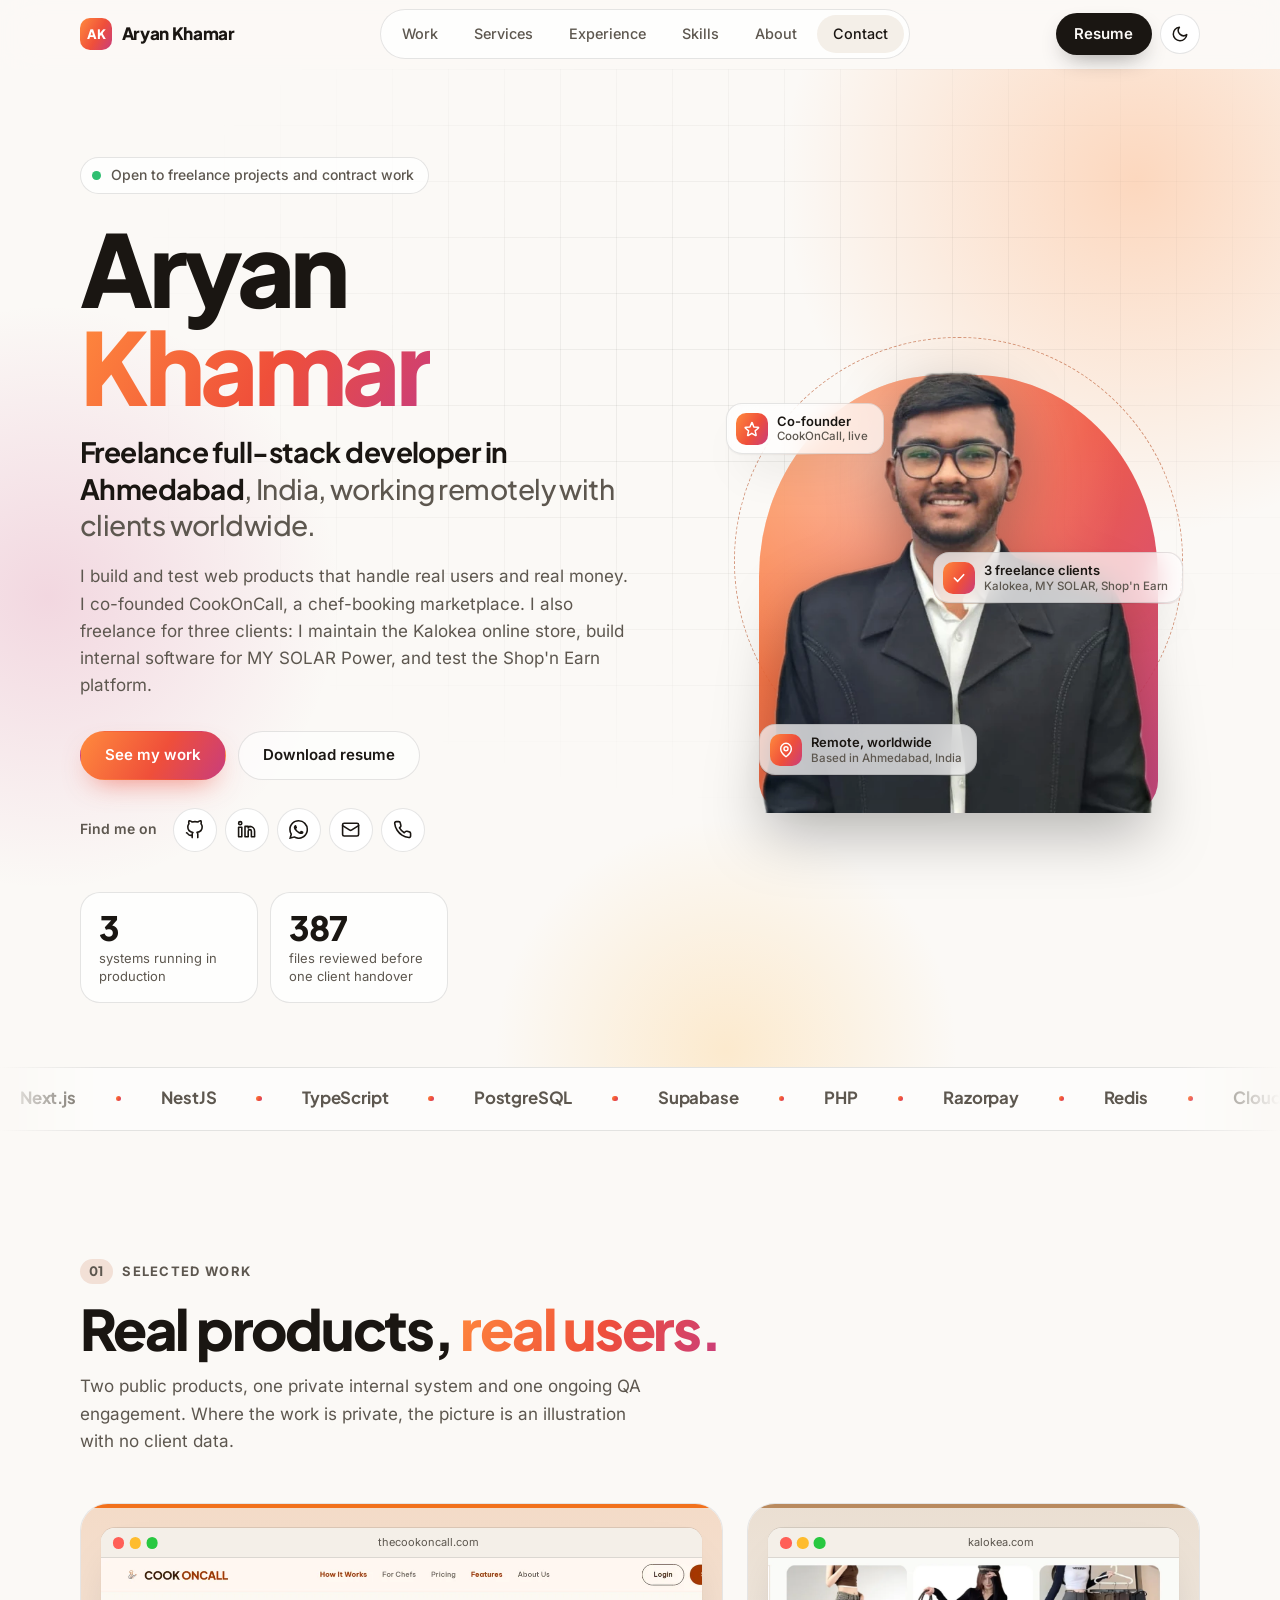
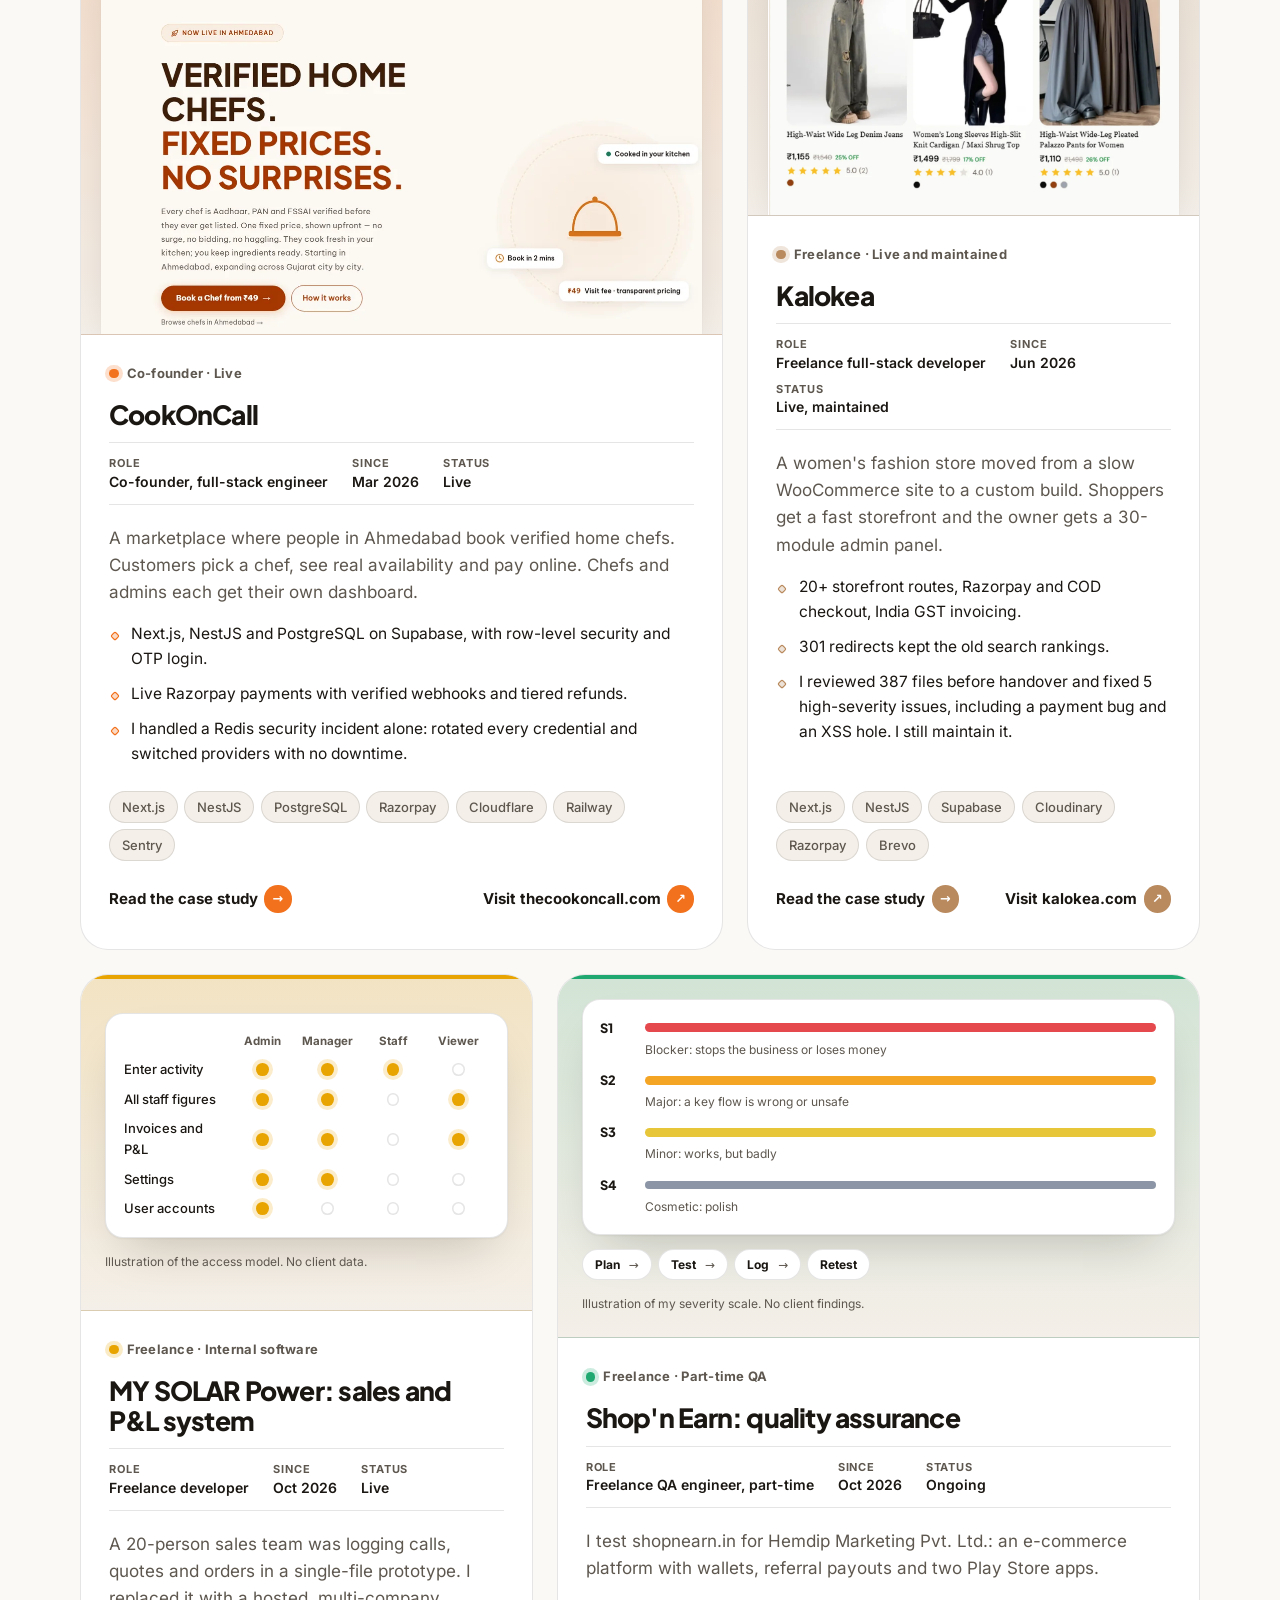
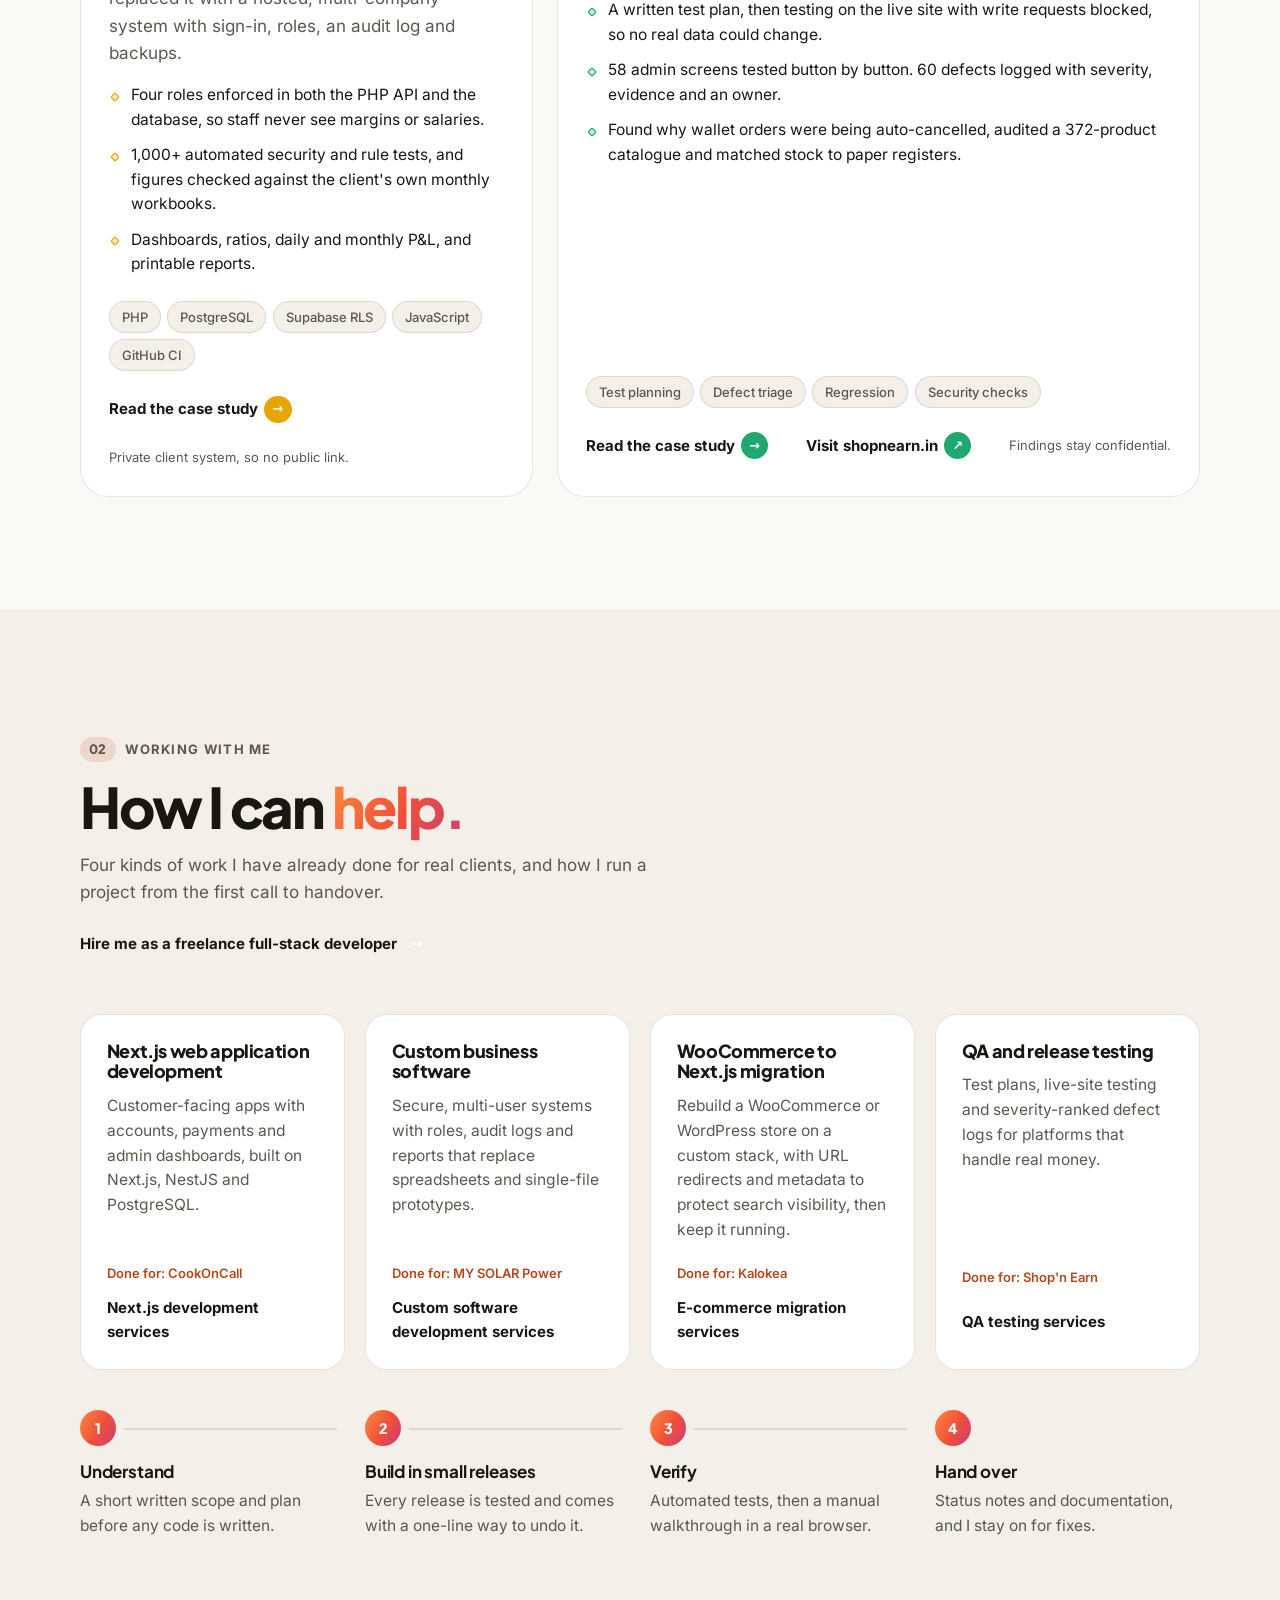
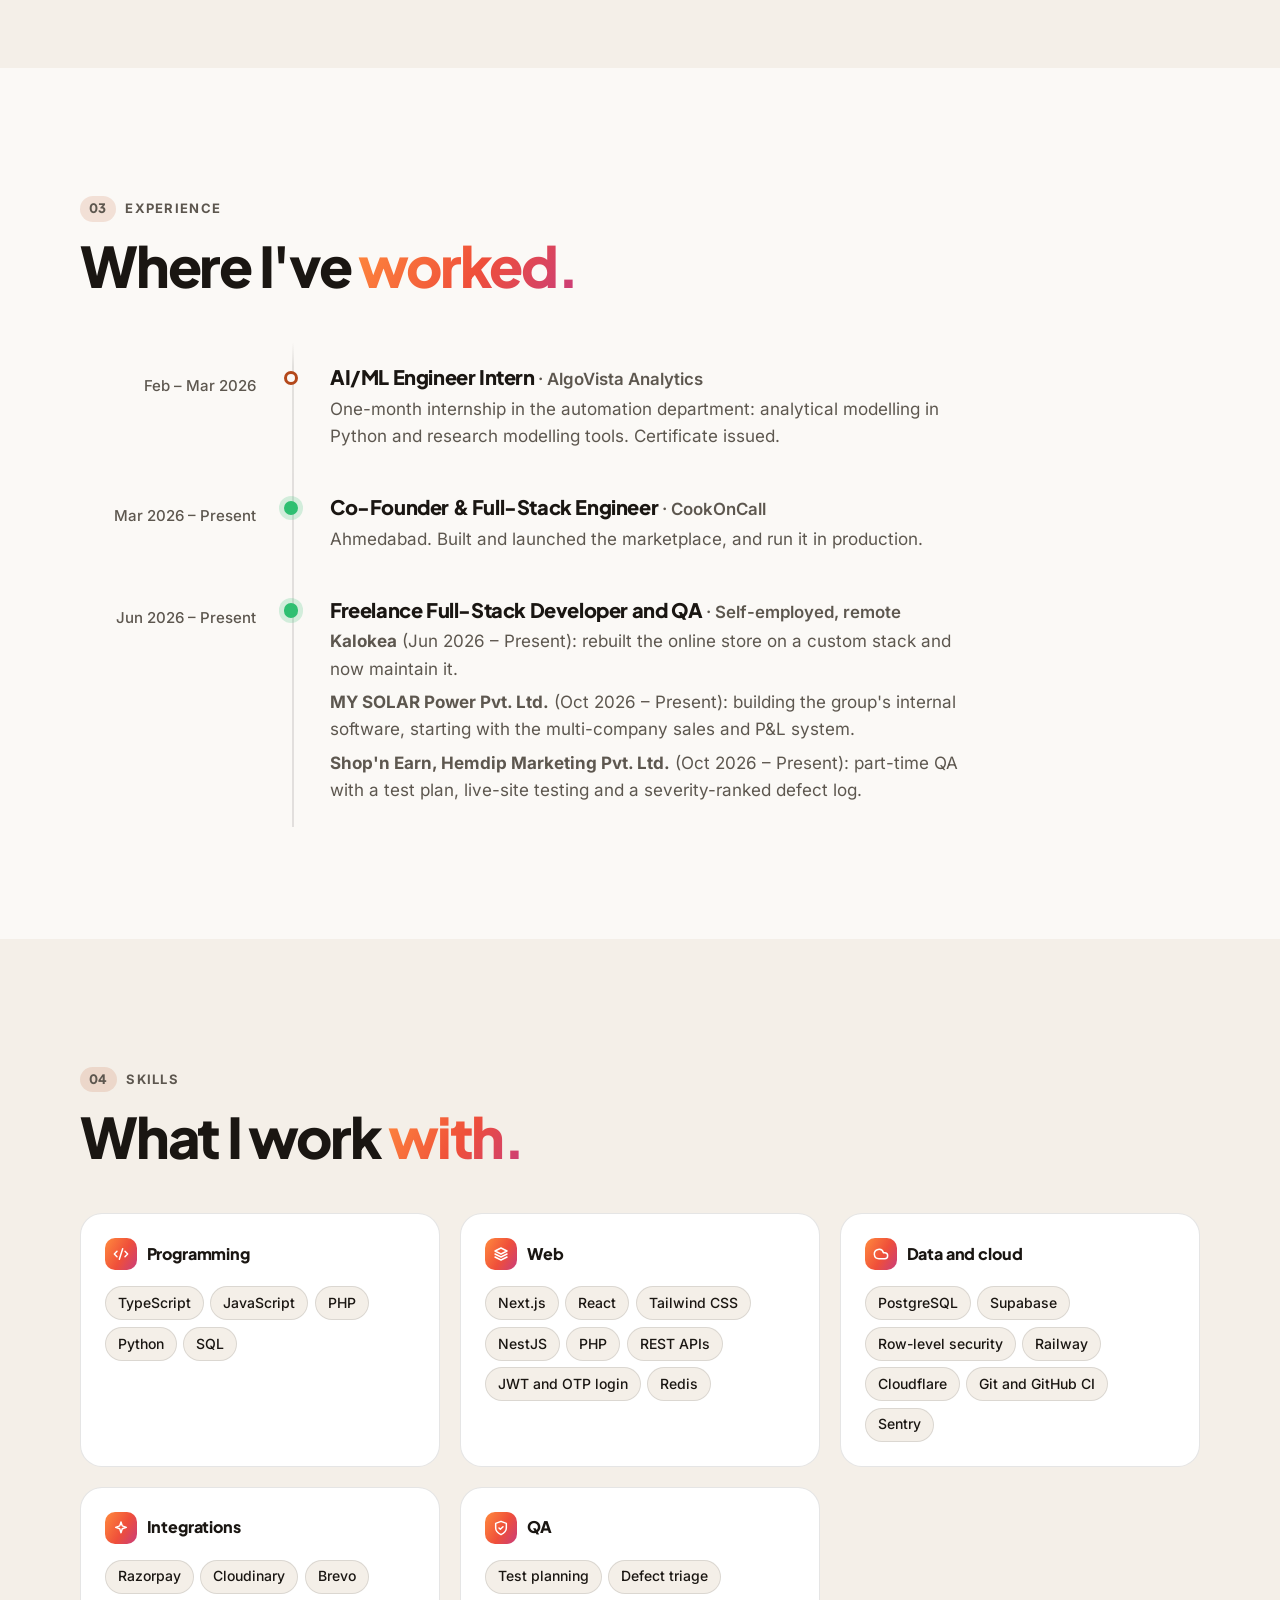
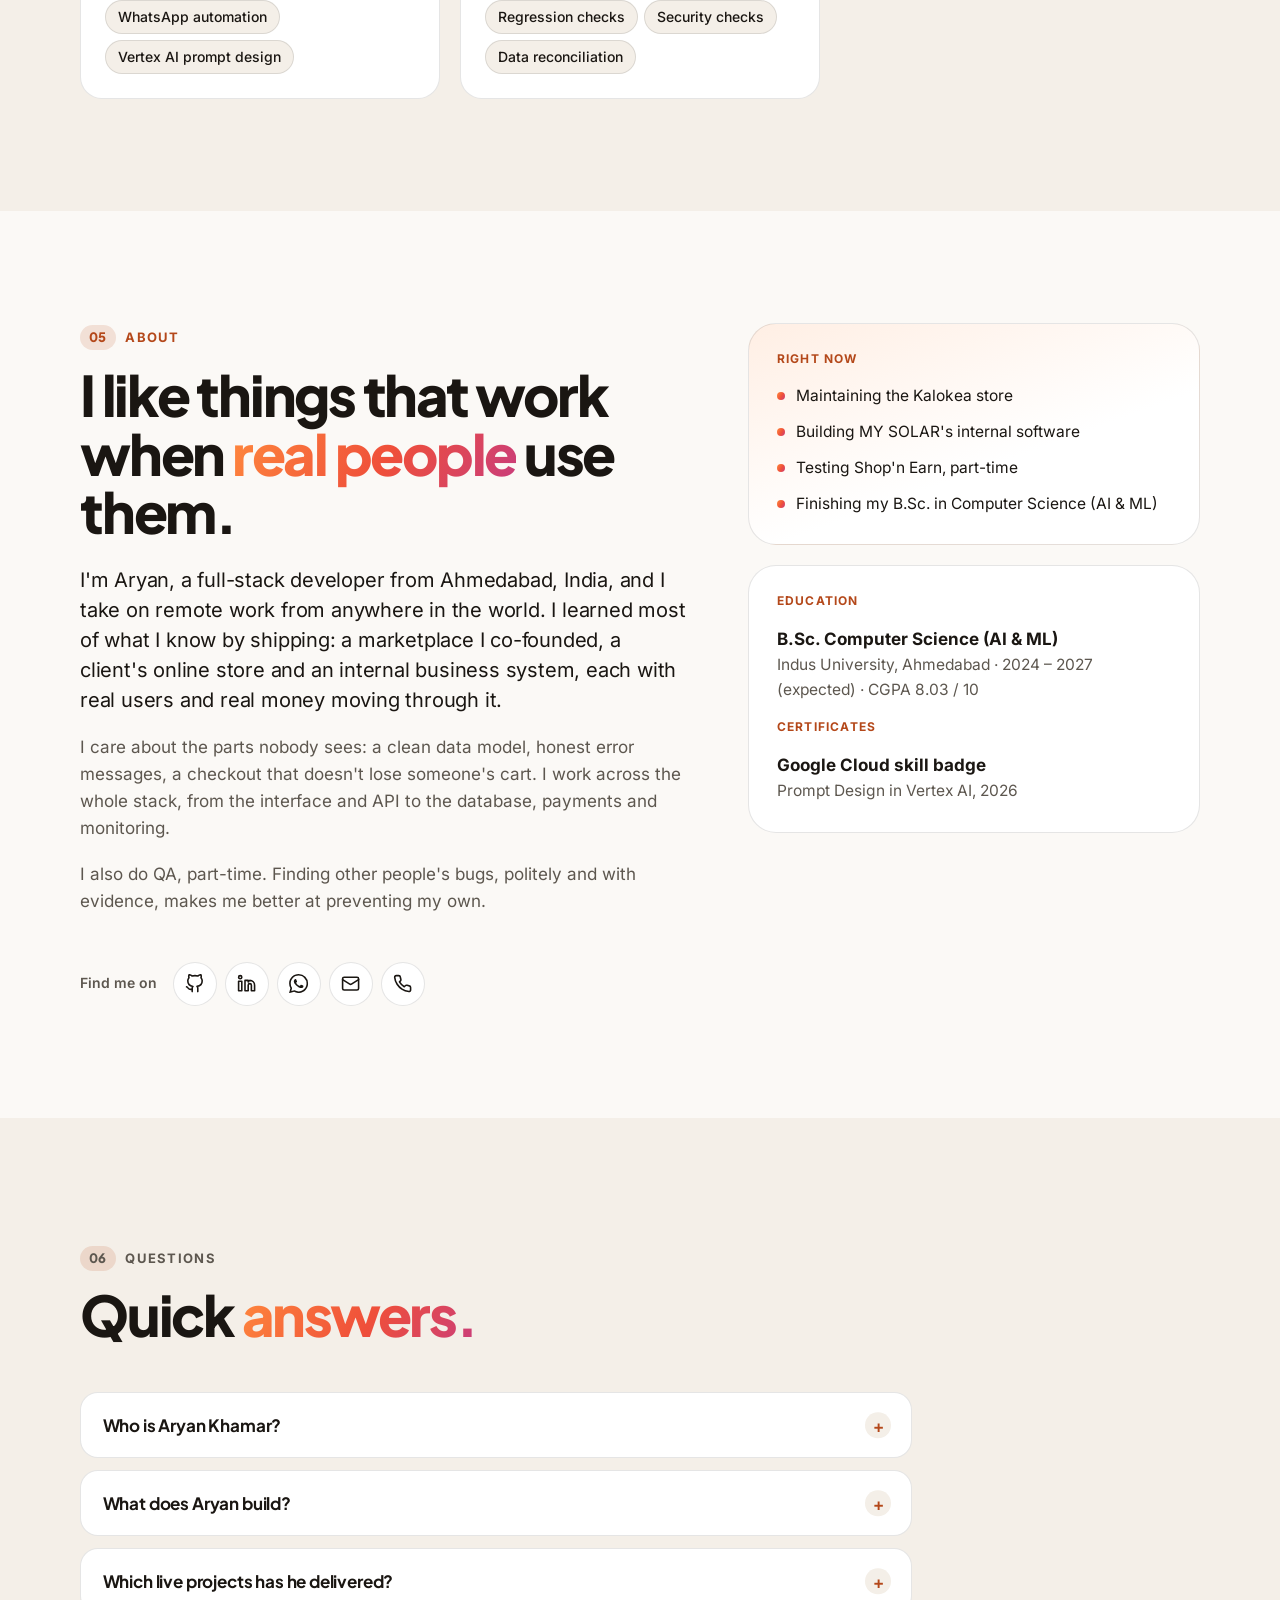
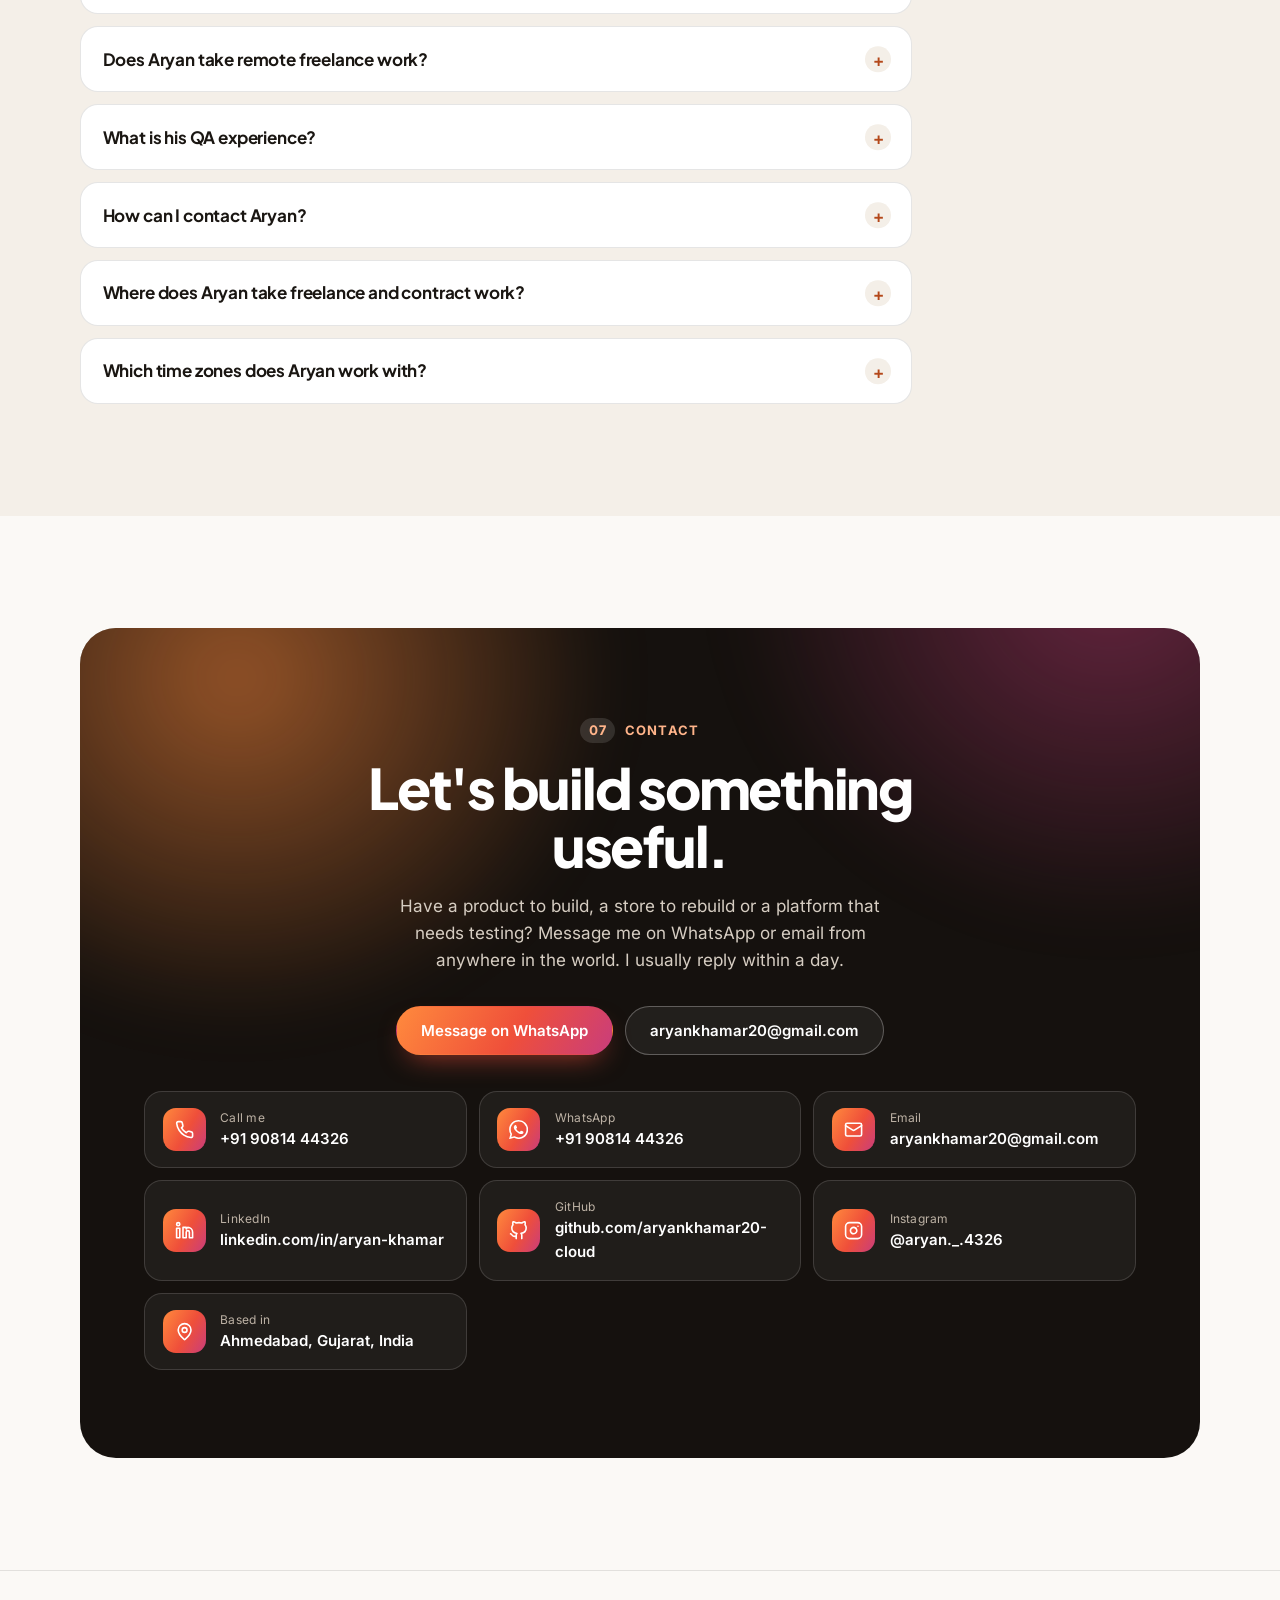
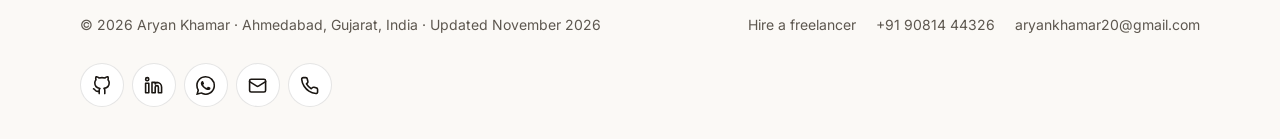
==== commit 63bba5a2: "Improve freelance search intent, service evidence and crawl paths" ====
--- a/index.html
+++ b/index.html
@@ -3,12 +3,11 @@
 <head>
 <meta charset="utf-8">
 <meta name="viewport" content="width=device-width, initial-scale=1">
-<title>Aryan Khamar | Remote Freelance Full-Stack Developer</title>
-<meta name="description" content="Freelance full-stack developer for remote projects in the US, UK, Europe, Dubai, Australia and India. Next.js, NestJS, PostgreSQL, e-commerce and QA.">
+<title>Aryan Khamar | Freelance Full-Stack Developer, Ahmedabad</title>
+<meta name="description" content="Aryan Khamar, freelance full-stack developer in Ahmedabad. Next.js websites, custom business software, e-commerce and QA. View real projects and discuss yours.">
 <link rel="canonical" href="https://aryankhamar.dev/">
 <meta name="robots" content="index, follow, max-image-preview:large, max-snippet:-1, max-video-preview:-1">
 <meta name="author" content="Aryan Khamar">
-<meta name="keywords" content="Aryan Khamar, freelance full-stack developer, contract developer, Next.js developer, NestJS developer, Node.js developer, React developer, freelance web developer India, full-stack developer Ahmedabad, developer Gujarat, developer Mumbai Maharashtra, remote developer Dubai, hire developer, freelance QA engineer, e-commerce developer, Razorpay integration, remote full-stack developer, freelance developer USA, freelance developer UK, freelance developer Europe, freelance developer Australia, Next.js developer Dubai">
 <meta name="color-scheme" content="light dark">
 <meta name="application-name" content="Aryan Khamar">
 <meta name="geo.region" content="IN-GJ">
@@ -24,14 +23,16 @@
 <meta name="theme-color" content="#fbfaf8" media="(prefers-color-scheme: light)">
 <meta name="theme-color" content="#121110" media="(prefers-color-scheme: dark)">
 <link rel="icon" type="image/svg+xml" href="favicon.svg">
-<link rel="icon" type="image/png" sizes="32x32" href="favicon-32.png">
+<link rel="icon" type="image/png" sizes="96x96" href="favicon-96.png">
+<link rel="icon" type="image/png" sizes="48x48" href="favicon-48.png">
+<link rel="icon" href="favicon.ico" sizes="16x16 32x32 48x48">
 <link rel="apple-touch-icon" href="apple-touch-icon.png">
 
 <meta property="og:type" content="website">
 <meta property="og:site_name" content="Aryan Khamar">
 <meta property="og:locale" content="en_IN">
-<meta property="og:title" content="Aryan Khamar | Remote Freelance Full-Stack Developer">
-<meta property="og:description" content="Remote freelance full-stack developer from Ahmedabad, India, for clients in the US, UK, Europe, Dubai, Australia and across India. Co-founder of CookOnCall.">
+<meta property="og:title" content="Aryan Khamar | Freelance Full-Stack Developer, Ahmedabad">
+<meta property="og:description" content="Aryan Khamar, freelance full-stack developer in Ahmedabad. Next.js websites, custom business software, e-commerce and QA. View real projects and discuss yours.">
 <meta property="og:url" content="https://aryankhamar.dev/">
 <meta property="og:image" content="https://aryankhamar.dev/og-image.jpg">
 <meta property="og:image:width" content="1200">
@@ -39,8 +40,8 @@
 <meta property="og:image:type" content="image/jpeg">
 <meta property="og:image:alt" content="Aryan Khamar, remote freelance full-stack developer from India">
 <meta name="twitter:card" content="summary_large_image">
-<meta name="twitter:title" content="Aryan Khamar | Remote Freelance Full-Stack Developer">
-<meta name="twitter:description" content="Remote freelance full-stack developer from Ahmedabad, India, for clients in the US, UK, Europe, Dubai, Australia and across India. Co-founder of CookOnCall.">
+<meta name="twitter:title" content="Aryan Khamar | Freelance Full-Stack Developer, Ahmedabad">
+<meta name="twitter:description" content="Aryan Khamar, freelance full-stack developer in Ahmedabad. Next.js websites, custom business software, e-commerce and QA. View real projects and discuss yours.">
 <meta name="twitter:image" content="https://aryankhamar.dev/og-image.jpg">
 
 <script>
@@ -77,7 +78,7 @@
       "@type": "ProfilePage",
       "@id": "https://aryankhamar.dev/#page",
       "url": "https://aryankhamar.dev/",
-      "name": "Aryan Khamar | Remote Freelance Full-Stack Developer",
+      "name": "Aryan Khamar | Freelance Full-Stack Developer, Ahmedabad",
       "isPartOf": {
         "@id": "https://aryankhamar.dev/#website"
       },
@@ -88,7 +89,7 @@
         "@id": "https://aryankhamar.dev/#person"
       },
       "inLanguage": "en",
-      "dateModified": "2026-10-22",
+      "dateModified": "2026-11-01T00:30:00+05:30",
       "primaryImageOfPage": {
         "@type": "ImageObject",
         "url": "https://aryankhamar.dev/og-image.jpg"
@@ -494,7 +495,7 @@
       <div>
         <p class="status"><span class="pulse"></span>Open to freelance projects and contract work</p>
         <h1 id="hero-title">Aryan <span class="grad">Khamar</span></h1>
-        <p class="lead"><strong>Freelance full-stack developer</strong> from India, for clients worldwide.</p>
+        <p class="lead"><strong>Freelance full-stack developer in Ahmedabad</strong>, India, working remotely with clients worldwide.</p>
         <p class="intro">I build and test web products that handle real users and real money. I co-founded CookOnCall, a chef-booking marketplace. I also freelance for three clients: I maintain the Kalokea online store, build internal software for MY SOLAR Power, and test the Shop'n Earn platform.</p>
         <div class="cta">
           <a class="btn btn-grad" href="#work">See my work</a>
@@ -637,10 +638,10 @@
       </div>
 
       <div class="svc">
-        <article class="svc-card reveal"><h3>Web products from scratch</h3><p>Customer-facing apps with accounts, payments and admin dashboards, built on Next.js, NestJS and PostgreSQL.</p><p class="svc-proof">Done for: CookOnCall</p></article>
-        <article class="svc-card reveal d2"><h3>Internal business software</h3><p>Secure, multi-user systems with roles, audit logs and reports that replace spreadsheets and single-file prototypes.</p><p class="svc-proof">Done for: MY SOLAR Power</p></article>
-        <article class="svc-card reveal d1"><h3>E-commerce rebuilds and upkeep</h3><p>Move a slow WooCommerce or WordPress store to a faster custom stack without losing search rankings, then keep it running.</p><p class="svc-proof">Done for: Kalokea</p></article>
-        <article class="svc-card reveal d3"><h3>QA and release testing</h3><p>Test plans, live-site testing and severity-ranked defect logs for platforms that handle real money.</p><p class="svc-proof">Done for: Shop'n Earn</p></article>
+        <article class="svc-card reveal"><h3>Next.js web application development</h3><p>Customer-facing apps with accounts, payments and admin dashboards, built on Next.js, NestJS and PostgreSQL.</p><p class="svc-proof">Done for: CookOnCall</p><p><a class="link" href="freelance-full-stack-developer/#nextjs-development">Next.js development services</a></p></article>
+        <article class="svc-card reveal d2"><h3>Custom business software</h3><p>Secure, multi-user systems with roles, audit logs and reports that replace spreadsheets and single-file prototypes.</p><p class="svc-proof">Done for: MY SOLAR Power</p><p><a class="link" href="freelance-full-stack-developer/#custom-business-software">Custom software development services</a></p></article>
+        <article class="svc-card reveal d1"><h3>WooCommerce to Next.js migration</h3><p>Rebuild a WooCommerce or WordPress store on a custom stack, with URL redirects and metadata to protect search visibility, then keep it running.</p><p class="svc-proof">Done for: Kalokea</p><p><a class="link" href="freelance-full-stack-developer/#woocommerce-migration">E-commerce migration services</a></p></article>
+        <article class="svc-card reveal d3"><h3>QA and release testing</h3><p>Test plans, live-site testing and severity-ranked defect logs for platforms that handle real money.</p><p class="svc-proof">Done for: Shop'n Earn</p><p><a class="link" href="freelance-full-stack-developer/#qa-testing">QA testing services</a></p></article>
       </div>
 
       <ol class="steps reveal" aria-label="How a project runs">
@@ -751,7 +752,7 @@
 
 <footer class="site-footer">
   <div class="wrap foot">
-    <span>© <span id="year">2026</span> Aryan Khamar · Ahmedabad, Gujarat, India · Updated October 2026</span>
+    <span>© <span id="year">2026</span> Aryan Khamar · Ahmedabad, Gujarat, India · Updated November 2026</span>
     <span class="foot-contact"><a href="freelance-full-stack-developer/">Hire a freelancer</a><a href="tel:+919081444326">+91 90814 44326</a><a href="mailto:aryankhamar20@gmail.com">aryankhamar20@gmail.com</a></span>
     <ul class="social" aria-label="Find me online"><li><a href="https://github.com/aryankhamar20-cloud" target="_blank" rel="me noopener noreferrer" aria-label="GitHub: github.com/aryankhamar20-cloud" title="GitHub"><svg aria-hidden="true"><use href="#i-github"/></svg></a></li><li><a href="https://linkedin.com/in/aryan-khamar" target="_blank" rel="me noopener noreferrer" aria-label="LinkedIn: linkedin.com/in/aryan-khamar" title="LinkedIn"><svg aria-hidden="true"><use href="#i-linkedin"/></svg></a></li><li><a href="https://wa.me/919081444326?text=Hi%20Aryan%2C%20I%20saw%20your%20portfolio%20and%20would%20like%20to%20talk%20about%20a%20project." target="_blank" rel="me noopener noreferrer" aria-label="WhatsApp: +91 90814 44326" title="WhatsApp"><svg aria-hidden="true"><use href="#i-whatsapp"/></svg></a></li><li><a href="mailto:aryankhamar20@gmail.com" aria-label="Email: aryankhamar20@gmail.com" title="Email"><svg aria-hidden="true"><use href="#i-mail"/></svg></a></li><li><a href="tel:+919081444326" aria-label="Call: +91 90814 44326" title="Call"><svg aria-hidden="true"><use href="#i-phone"/></svg></a></li></ul>
   </div>
